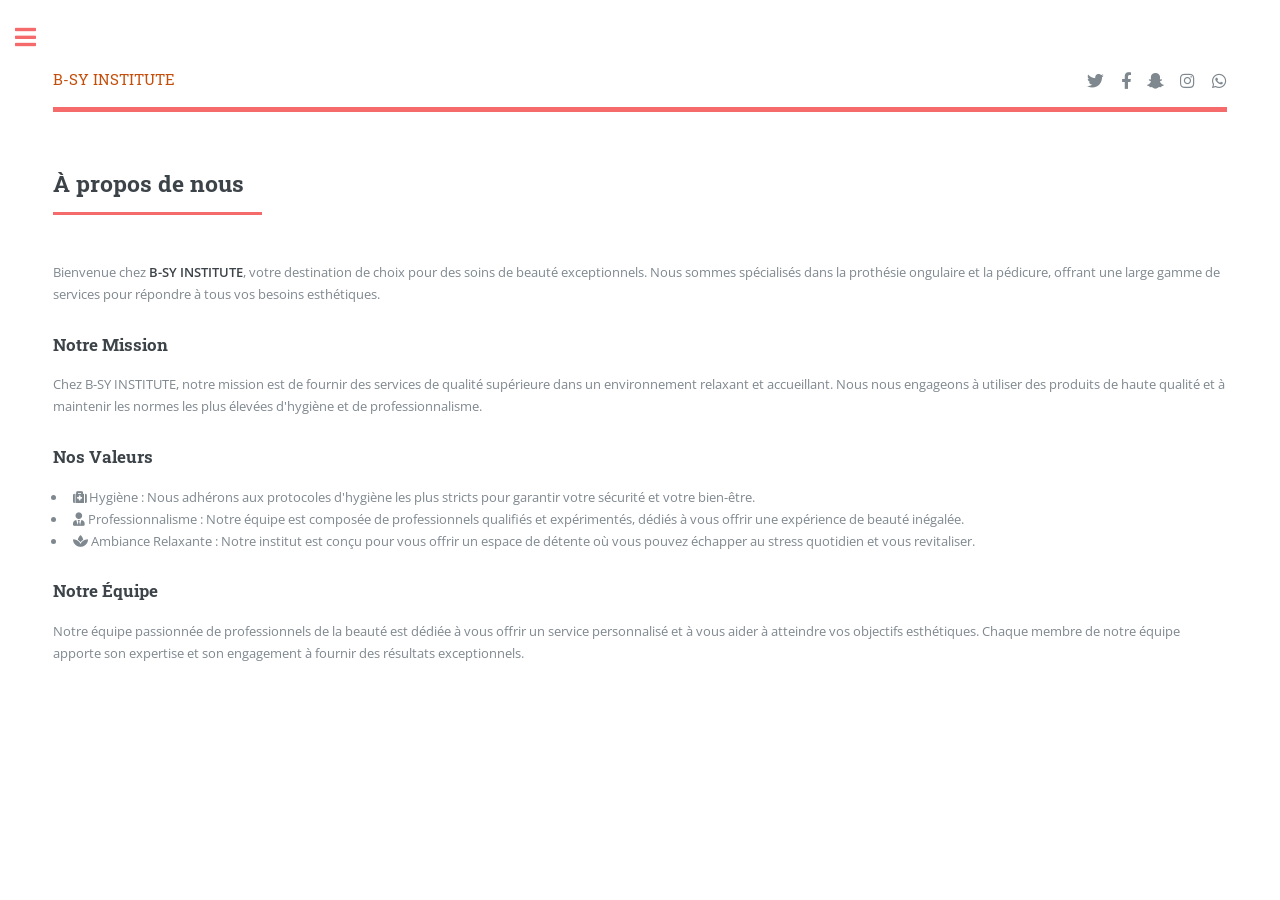
==== about.html @ 17045fba "first commit" ====
<!DOCTYPE HTML>

<html>
	<head>
		<title>A propos - B-SY INSTITUTE</title>
		<meta charset="utf-8" />
		<meta name="viewport" content="width=device-width, initial-scale=1, user-scalable=no" />
		<link rel="stylesheet" href="assets/css/main.css" />
	</head>
	<body class="is-preload">

		<!-- Wrapper -->
			<div id="wrapper">

				<!-- Main -->
					<div id="main">
						<div class="inner">

							<!-- Header -->
								<header id="header">
									<a href="index.html" class="logo"><span style="color: rgb(196, 78, 11);"><span class="font-weight-bold">B-SY INSTITUTE</span></span></a>
									<ul class="icons">
										<li><a href="#" class="icon brands fa-twitter"><span class="label">Twitter</span></a></li>
										<li><a href="#" class="icon brands fa-facebook-f"><span class="label">Facebook</span></a></li>
										<li><a href="#" class="icon brands fa-snapchat-ghost"><span class="label">Snapchat</span></a></li>
										<li><a href="#" class="icon brands fa-instagram"><span class="label">Instagram</span></a></li>
										<li><a href="https://wa.me//+22961175782" class="icon brands fa-whatsapp"><span class="label">Whatsapp</span></a></li>
									</ul>
								</header>

							<!-- Content -->
								<section>
									<header class="major">
										<h2>À propos de nous</h2>
									</header>
									<p>Bienvenue chez <strong>B-SY INSTITUTE</strong>, votre destination de choix pour des soins de beauté exceptionnels. Nous sommes spécialisés dans la prothésie ongulaire et la pédicure, offrant une large gamme de services pour répondre à tous vos besoins esthétiques.</p>
	
									<h3>Notre Mission</h3>
									<p>Chez B-SY INSTITUTE, notre mission est de fournir des services de qualité supérieure dans un environnement relaxant et accueillant. Nous nous engageons à utiliser des produits de haute qualité et à maintenir les normes les plus élevées d'hygiène et de professionnalisme.</p>
	
									<h3>Nos Valeurs</h3>
									<ul>
										<li><span class="icon solid fa-medkit"></span> Hygiène : Nous adhérons aux protocoles d'hygiène les plus stricts pour garantir votre sécurité et votre bien-être.</li>
										<li><span class="icon solid fa-user-tie"></span> Professionnalisme : Notre équipe est composée de professionnels qualifiés et expérimentés, dédiés à vous offrir une expérience de beauté inégalée.</li>
										<li><span class="icon solid fa-spa"></span> Ambiance Relaxante : Notre institut est conçu pour vous offrir un espace de détente où vous pouvez échapper au stress quotidien et vous revitaliser.</li>
									</ul>
	
									<h3>Notre Équipe</h3>
									<p>Notre équipe passionnée de professionnels de la beauté est dédiée à vous offrir un service personnalisé et à vous aider à atteindre vos objectifs esthétiques. Chaque membre de notre équipe apporte son expertise et son engagement à fournir des résultats exceptionnels.</p>
	

								</section>

						</div>
					</div>

				<!-- Sidebar -->
					<div id="sidebar">
						<div class="inner">

							<!-- Search -->
								<section id="search" class="alt">
									<form method="post" action="#">
										<input type="text" name="query" id="query" placeholder="Search" />
									</form>
								</section>

							<!-- Menu -->
							<nav id="menu">
								<header class="major">
									<h2>Menu</h2>
								</header>
								<ul>
									<li><a href="index.html">Accueil</a></li>
									<li><a href="about.html">A propos</a></li>
									<li><a href="services.html">Prestations</a></li>
									<li><a href="https://www.flickr.com/photos/202290635@N02/">Galerie</a></li>
								</ul>
							</nav>
							<!-- Section -->
								

							<!-- Section -->
							<section>
								<header class="major">
									<h2>Prenez Rendez-vous</h2>
								</header>
								<p>Envie de redécouvrir la beauté de vos mains et de vos pieds ? Prenez rendez-vous dès aujourd'hui et laissez-nous prendre soin de vous.<br> Chez B-SY INSTITUTE, chaque détail compte pour que vous repartiez avec le sourire et des ongles parfaits.

								</p>
								<ul class="contact">
									<li class="icon solid fa-envelope"><a href="#">b-syinstitute@gmail.com</a></li>
									<li class="icon solid fa-phone">(+229) 61175782</li>
									<li class="icon solid fa-home">Clavi Bidossessi<br />
									5ème rue à gauche après la pharmacie Fleuve de vie</li>
									<li class="icon solid fa-clock">Lundi - Samedi: 10:00 - 19:00<br />
										Dimanche: Fermé</li>
								</ul>
							</section>

							<!-- Footer -->
								<footer id="footer">
									<p class="copyright">&copy; B-SY INSTITUTE. All rights reserved.</p>
								</footer>

						</div>
					</div>

			</div>

		<!-- Scripts -->
			<script src="assets/js/jquery.min.js"></script>
			<script src="assets/js/browser.min.js"></script>
			<script src="assets/js/breakpoints.min.js"></script>
			<script src="assets/js/util.js"></script>
			<script src="assets/js/main.js"></script>

	</body>
</html>
---- assets/css/main.css ----
@import url(fontawesome-all.min.css);
@import url("https://fonts.googleapis.com/css?family=Open+Sans:400,600,400italic,600italic|Roboto+Slab:400,700");
/*
	Editorial by HTML5 UP
	html5up.net | @ajlkn
	Free for personal and commercial use under the CCA 3.0 license (html5up.net/license)
*/
html, body, div, span, applet, object,
iframe, h1, h2, h3, h4, h5, h6, p, blockquote,
pre, a, abbr, acronym, address, big, cite,
code, del, dfn, em, img, ins, kbd, q, s, samp,
small, strike, strong, sub, sup, tt, var, b,
u, i, center, dl, dt, dd, ol, ul, li, fieldset,
form, label, legend, table, caption, tbody,
tfoot, thead, tr, th, td, article, aside,
canvas, details, embed, figure, figcaption,
footer, header, hgroup, menu, nav, output, ruby,
section, summary, time, mark, audio, video {
  margin: 0;
  padding: 0;
  border: 0;
  font-size: 100%;
  font: inherit;
  vertical-align: baseline; }

article, aside, details, figcaption, figure,
footer, header, hgroup, menu, nav, section {
  display: block; }

body {
  line-height: 1; }

ol, ul {
  list-style: none; }

blockquote, q {
  quotes: none; }
  blockquote:before, blockquote:after, q:before, q:after {
    content: '';
    content: none; }

table {
  border-collapse: collapse;
  border-spacing: 0; }

body {
  -webkit-text-size-adjust: none; }

mark {
  background-color: transparent;
  color: inherit; }

input::-moz-focus-inner {
  border: 0;
  padding: 0; }

input, select, textarea {
  -moz-appearance: none;
  -webkit-appearance: none;
  -ms-appearance: none;
  appearance: none; }

/* Basic */
@-ms-viewport {
  width: device-width; }

body {
  -ms-overflow-style: scrollbar; }

@media screen and (max-width: 480px) {
  html, body {
    min-width: 320px; } }

html {
  box-sizing: border-box; }

*, *:before, *:after {
  box-sizing: inherit; }

body {
  background: #ffffff; }
  body.is-preload *, body.is-preload *:before, body.is-preload *:after, body.is-resizing *, body.is-resizing *:before, body.is-resizing *:after {
    -moz-animation: none !important;
    -webkit-animation: none !important;
    -ms-animation: none !important;
    animation: none !important;
    -moz-transition: none !important;
    -webkit-transition: none !important;
    -ms-transition: none !important;
    transition: none !important; }

/* Type */
body, input, select, textarea {
  color: #7f888f;
  font-family: "Open Sans", sans-serif;
  font-size: 13pt;
  font-weight: 400;
  line-height: 1.65; }
  @media screen and (max-width: 1680px) {
    body, input, select, textarea {
      font-size: 11pt; } }
  @media screen and (max-width: 1280px) {
    body, input, select, textarea {
      font-size: 10pt; } }
  @media screen and (max-width: 360px) {
    body, input, select, textarea {
      font-size: 9pt; } }

a {
  -moz-transition: color 0.2s ease-in-out, border-bottom-color 0.2s ease-in-out;
  -webkit-transition: color 0.2s ease-in-out, border-bottom-color 0.2s ease-in-out;
  -ms-transition: color 0.2s ease-in-out, border-bottom-color 0.2s ease-in-out;
  transition: color 0.2s ease-in-out, border-bottom-color 0.2s ease-in-out;
  border-bottom: dotted 1px;
  color: #f56a6a;
  text-decoration: none; }
  a:hover {
    border-bottom-color: #f56a6a;
    color: #f56a6a !important; }
    a:hover strong {
      color: inherit; }

strong, b {
  color: #3d4449;
  font-weight: 600; }

em, i {
  font-style: italic; }

p {
  margin: 0 0 2em 0; }

h1, h2, h3, h4, h5, h6 {
  color: #3d4449;
  font-family: "Roboto Slab", serif;
  font-weight: 700;
  line-height: 1.5;
  margin: 0 0 1em 0; }
  h1 a, h2 a, h3 a, h4 a, h5 a, h6 a {
    color: inherit;
    text-decoration: none;
    border-bottom: 0; }

h1 {
  font-size: 4em;
  margin: 0 0 0.5em 0;
  line-height: 1.3; }

h2 {
  font-size: 1.75em; }

h3 {
  font-size: 1.25em; }

h4 {
  font-size: 1.1em; }

h5 {
  font-size: 0.9em; }

h6 {
  font-size: 0.7em; }

@media screen and (max-width: 1680px) {
  h1 {
    font-size: 3.5em; } }

@media screen and (max-width: 980px) {
  h1 {
    font-size: 3.25em; } }

@media screen and (max-width: 736px) {
  h1 {
    font-size: 2em;
    line-height: 1.4; }
  h2 {
    font-size: 1.5em; } }

sub {
  font-size: 0.8em;
  position: relative;
  top: 0.5em; }

sup {
  font-size: 0.8em;
  position: relative;
  top: -0.5em; }

blockquote {
  border-left: solid 3px rgba(210, 215, 217, 0.75);
  font-style: italic;
  margin: 0 0 2em 0;
  padding: 0.5em 0 0.5em 2em; }

code {
  background: rgba(230, 235, 237, 0.25);
  border-radius: 0.375em;
  border: solid 1px rgba(210, 215, 217, 0.75);
  font-family: "Courier New", monospace;
  font-size: 0.9em;
  margin: 0 0.25em;
  padding: 0.25em 0.65em; }

pre {
  -webkit-overflow-scrolling: touch;
  font-family: "Courier New", monospace;
  font-size: 0.9em;
  margin: 0 0 2em 0; }
  pre code {
    display: block;
    line-height: 1.75;
    padding: 1em 1.5em;
    overflow-x: auto; }

hr {
  border: 0;
  border-bottom: solid 1px rgba(210, 215, 217, 0.75);
  margin: 2em 0; }
  hr.major {
    margin: 3em 0; }

.align-left {
  text-align: left; }

.align-center {
  text-align: center; }

.align-right {
  text-align: right; }

/* Row */
.row {
  display: flex;
  flex-wrap: wrap;
  box-sizing: border-box;
  align-items: stretch; }
  .row > * {
    box-sizing: border-box; }
  .row.gtr-uniform > * > :last-child {
    margin-bottom: 0; }
  .row.aln-left {
    justify-content: flex-start; }
  .row.aln-center {
    justify-content: center; }
  .row.aln-right {
    justify-content: flex-end; }
  .row.aln-top {
    align-items: flex-start; }
  .row.aln-middle {
    align-items: center; }
  .row.aln-bottom {
    align-items: flex-end; }
  .row > .imp {
    order: -1; }
  .row > .col-1 {
    width: 8.33333%; }
  .row > .off-1 {
    margin-left: 8.33333%; }
  .row > .col-2 {
    width: 16.66667%; }
  .row > .off-2 {
    margin-left: 16.66667%; }
  .row > .col-3 {
    width: 25%; }
  .row > .off-3 {
    margin-left: 25%; }
  .row > .col-4 {
    width: 33.33333%; }
  .row > .off-4 {
    margin-left: 33.33333%; }
  .row > .col-5 {
    width: 41.66667%; }
  .row > .off-5 {
    margin-left: 41.66667%; }
  .row > .col-6 {
    width: 50%; }
  .row > .off-6 {
    margin-left: 50%; }
  .row > .col-7 {
    width: 58.33333%; }
  .row > .off-7 {
    margin-left: 58.33333%; }
  .row > .col-8 {
    width: 66.66667%; }
  .row > .off-8 {
    margin-left: 66.66667%; }
  .row > .col-9 {
    width: 75%; }
  .row > .off-9 {
    margin-left: 75%; }
  .row > .col-10 {
    width: 83.33333%; }
  .row > .off-10 {
    margin-left: 83.33333%; }
  .row > .col-11 {
    width: 91.66667%; }
  .row > .off-11 {
    margin-left: 91.66667%; }
  .row > .col-12 {
    width: 100%; }
  .row > .off-12 {
    margin-left: 100%; }
  .row.gtr-0 {
    margin-top: 0;
    margin-left: 0em; }
    .row.gtr-0 > * {
      padding: 0 0 0 0em; }
    .row.gtr-0.gtr-uniform {
      margin-top: 0em; }
      .row.gtr-0.gtr-uniform > * {
        padding-top: 0em; }
  .row.gtr-25 {
    margin-top: 0;
    margin-left: -0.375em; }
    .row.gtr-25 > * {
      padding: 0 0 0 0.375em; }
    .row.gtr-25.gtr-uniform {
      margin-top: -0.375em; }
      .row.gtr-25.gtr-uniform > * {
        padding-top: 0.375em; }
  .row.gtr-50 {
    margin-top: 0;
    margin-left: -0.75em; }
    .row.gtr-50 > * {
      padding: 0 0 0 0.75em; }
    .row.gtr-50.gtr-uniform {
      margin-top: -0.75em; }
      .row.gtr-50.gtr-uniform > * {
        padding-top: 0.75em; }
  .row {
    margin-top: 0;
    margin-left: -1.5em; }
    .row > * {
      padding: 0 0 0 1.5em; }
    .row.gtr-uniform {
      margin-top: -1.5em; }
      .row.gtr-uniform > * {
        padding-top: 1.5em; }
  .row.gtr-150 {
    margin-top: 0;
    margin-left: -2.25em; }
    .row.gtr-150 > * {
      padding: 0 0 0 2.25em; }
    .row.gtr-150.gtr-uniform {
      margin-top: -2.25em; }
      .row.gtr-150.gtr-uniform > * {
        padding-top: 2.25em; }
  .row.gtr-200 {
    margin-top: 0;
    margin-left: -3em; }
    .row.gtr-200 > * {
      padding: 0 0 0 3em; }
    .row.gtr-200.gtr-uniform {
      margin-top: -3em; }
      .row.gtr-200.gtr-uniform > * {
        padding-top: 3em; }
  @media screen and (max-width: 1680px) {
    .row {
      display: flex;
      flex-wrap: wrap;
      box-sizing: border-box;
      align-items: stretch; }
      .row > * {
        box-sizing: border-box; }
      .row.gtr-uniform > * > :last-child {
        margin-bottom: 0; }
      .row.aln-left {
        justify-content: flex-start; }
      .row.aln-center {
        justify-content: center; }
      .row.aln-right {
        justify-content: flex-end; }
      .row.aln-top {
        align-items: flex-start; }
      .row.aln-middle {
        align-items: center; }
      .row.aln-bottom {
        align-items: flex-end; }
      .row > .imp-xlarge {
        order: -1; }
      .row > .col-1-xlarge {
        width: 8.33333%; }
      .row > .off-1-xlarge {
        margin-left: 8.33333%; }
      .row > .col-2-xlarge {
        width: 16.66667%; }
      .row > .off-2-xlarge {
        margin-left: 16.66667%; }
      .row > .col-3-xlarge {
        width: 25%; }
      .row > .off-3-xlarge {
        margin-left: 25%; }
      .row > .col-4-xlarge {
        width: 33.33333%; }
      .row > .off-4-xlarge {
        margin-left: 33.33333%; }
      .row > .col-5-xlarge {
        width: 41.66667%; }
      .row > .off-5-xlarge {
        margin-left: 41.66667%; }
      .row > .col-6-xlarge {
        width: 50%; }
      .row > .off-6-xlarge {
        margin-left: 50%; }
      .row > .col-7-xlarge {
        width: 58.33333%; }
      .row > .off-7-xlarge {
        margin-left: 58.33333%; }
      .row > .col-8-xlarge {
        width: 66.66667%; }
      .row > .off-8-xlarge {
        margin-left: 66.66667%; }
      .row > .col-9-xlarge {
        width: 75%; }
      .row > .off-9-xlarge {
        margin-left: 75%; }
      .row > .col-10-xlarge {
        width: 83.33333%; }
      .row > .off-10-xlarge {
        margin-left: 83.33333%; }
      .row > .col-11-xlarge {
        width: 91.66667%; }
      .row > .off-11-xlarge {
        margin-left: 91.66667%; }
      .row > .col-12-xlarge {
        width: 100%; }
      .row > .off-12-xlarge {
        margin-left: 100%; }
      .row.gtr-0 {
        margin-top: 0;
        margin-left: 0em; }
        .row.gtr-0 > * {
          padding: 0 0 0 0em; }
        .row.gtr-0.gtr-uniform {
          margin-top: 0em; }
          .row.gtr-0.gtr-uniform > * {
            padding-top: 0em; }
      .row.gtr-25 {
        margin-top: 0;
        margin-left: -0.375em; }
        .row.gtr-25 > * {
          padding: 0 0 0 0.375em; }
        .row.gtr-25.gtr-uniform {
          margin-top: -0.375em; }
          .row.gtr-25.gtr-uniform > * {
            padding-top: 0.375em; }
      .row.gtr-50 {
        margin-top: 0;
        margin-left: -0.75em; }
        .row.gtr-50 > * {
          padding: 0 0 0 0.75em; }
        .row.gtr-50.gtr-uniform {
          margin-top: -0.75em; }
          .row.gtr-50.gtr-uniform > * {
            padding-top: 0.75em; }
      .row {
        margin-top: 0;
        margin-left: -1.5em; }
        .row > * {
          padding: 0 0 0 1.5em; }
        .row.gtr-uniform {
          margin-top: -1.5em; }
          .row.gtr-uniform > * {
            padding-top: 1.5em; }
      .row.gtr-150 {
        margin-top: 0;
        margin-left: -2.25em; }
        .row.gtr-150 > * {
          padding: 0 0 0 2.25em; }
        .row.gtr-150.gtr-uniform {
          margin-top: -2.25em; }
          .row.gtr-150.gtr-uniform > * {
            padding-top: 2.25em; }
      .row.gtr-200 {
        margin-top: 0;
        margin-left: -3em; }
        .row.gtr-200 > * {
          padding: 0 0 0 3em; }
        .row.gtr-200.gtr-uniform {
          margin-top: -3em; }
          .row.gtr-200.gtr-uniform > * {
            padding-top: 3em; } }
  @media screen and (max-width: 1280px) {
    .row {
      display: flex;
      flex-wrap: wrap;
      box-sizing: border-box;
      align-items: stretch; }
      .row > * {
        box-sizing: border-box; }
      .row.gtr-uniform > * > :last-child {
        margin-bottom: 0; }
      .row.aln-left {
        justify-content: flex-start; }
      .row.aln-center {
        justify-content: center; }
      .row.aln-right {
        justify-content: flex-end; }
      .row.aln-top {
        align-items: flex-start; }
      .row.aln-middle {
        align-items: center; }
      .row.aln-bottom {
        align-items: flex-end; }
      .row > .imp-large {
        order: -1; }
      .row > .col-1-large {
        width: 8.33333%; }
      .row > .off-1-large {
        margin-left: 8.33333%; }
      .row > .col-2-large {
        width: 16.66667%; }
      .row > .off-2-large {
        margin-left: 16.66667%; }
      .row > .col-3-large {
        width: 25%; }
      .row > .off-3-large {
        margin-left: 25%; }
      .row > .col-4-large {
        width: 33.33333%; }
      .row > .off-4-large {
        margin-left: 33.33333%; }
      .row > .col-5-large {
        width: 41.66667%; }
      .row > .off-5-large {
        margin-left: 41.66667%; }
      .row > .col-6-large {
        width: 50%; }
      .row > .off-6-large {
        margin-left: 50%; }
      .row > .col-7-large {
        width: 58.33333%; }
      .row > .off-7-large {
        margin-left: 58.33333%; }
      .row > .col-8-large {
        width: 66.66667%; }
      .row > .off-8-large {
        margin-left: 66.66667%; }
      .row > .col-9-large {
        width: 75%; }
      .row > .off-9-large {
        margin-left: 75%; }
      .row > .col-10-large {
        width: 83.33333%; }
      .row > .off-10-large {
        margin-left: 83.33333%; }
      .row > .col-11-large {
        width: 91.66667%; }
      .row > .off-11-large {
        margin-left: 91.66667%; }
      .row > .col-12-large {
        width: 100%; }
      .row > .off-12-large {
        margin-left: 100%; }
      .row.gtr-0 {
        margin-top: 0;
        margin-left: 0em; }
        .row.gtr-0 > * {
          padding: 0 0 0 0em; }
        .row.gtr-0.gtr-uniform {
          margin-top: 0em; }
          .row.gtr-0.gtr-uniform > * {
            padding-top: 0em; }
      .row.gtr-25 {
        margin-top: 0;
        margin-left: -0.375em; }
        .row.gtr-25 > * {
          padding: 0 0 0 0.375em; }
        .row.gtr-25.gtr-uniform {
          margin-top: -0.375em; }
          .row.gtr-25.gtr-uniform > * {
            padding-top: 0.375em; }
      .row.gtr-50 {
        margin-top: 0;
        margin-left: -0.75em; }
        .row.gtr-50 > * {
          padding: 0 0 0 0.75em; }
        .row.gtr-50.gtr-uniform {
          margin-top: -0.75em; }
          .row.gtr-50.gtr-uniform > * {
            padding-top: 0.75em; }
      .row {
        margin-top: 0;
        margin-left: -1.5em; }
        .row > * {
          padding: 0 0 0 1.5em; }
        .row.gtr-uniform {
          margin-top: -1.5em; }
          .row.gtr-uniform > * {
            padding-top: 1.5em; }
      .row.gtr-150 {
        margin-top: 0;
        margin-left: -2.25em; }
        .row.gtr-150 > * {
          padding: 0 0 0 2.25em; }
        .row.gtr-150.gtr-uniform {
          margin-top: -2.25em; }
          .row.gtr-150.gtr-uniform > * {
            padding-top: 2.25em; }
      .row.gtr-200 {
        margin-top: 0;
        margin-left: -3em; }
        .row.gtr-200 > * {
          padding: 0 0 0 3em; }
        .row.gtr-200.gtr-uniform {
          margin-top: -3em; }
          .row.gtr-200.gtr-uniform > * {
            padding-top: 3em; } }
  @media screen and (max-width: 980px) {
    .row {
      display: flex;
      flex-wrap: wrap;
      box-sizing: border-box;
      align-items: stretch; }
      .row > * {
        box-sizing: border-box; }
      .row.gtr-uniform > * > :last-child {
        margin-bottom: 0; }
      .row.aln-left {
        justify-content: flex-start; }
      .row.aln-center {
        justify-content: center; }
      .row.aln-right {
        justify-content: flex-end; }
      .row.aln-top {
        align-items: flex-start; }
      .row.aln-middle {
        align-items: center; }
      .row.aln-bottom {
        align-items: flex-end; }
      .row > .imp-medium {
        order: -1; }
      .row > .col-1-medium {
        width: 8.33333%; }
      .row > .off-1-medium {
        margin-left: 8.33333%; }
      .row > .col-2-medium {
        width: 16.66667%; }
      .row > .off-2-medium {
        margin-left: 16.66667%; }
      .row > .col-3-medium {
        width: 25%; }
      .row > .off-3-medium {
        margin-left: 25%; }
      .row > .col-4-medium {
        width: 33.33333%; }
      .row > .off-4-medium {
        margin-left: 33.33333%; }
      .row > .col-5-medium {
        width: 41.66667%; }
      .row > .off-5-medium {
        margin-left: 41.66667%; }
      .row > .col-6-medium {
        width: 50%; }
      .row > .off-6-medium {
        margin-left: 50%; }
      .row > .col-7-medium {
        width: 58.33333%; }
      .row > .off-7-medium {
        margin-left: 58.33333%; }
      .row > .col-8-medium {
        width: 66.66667%; }
      .row > .off-8-medium {
        margin-left: 66.66667%; }
      .row > .col-9-medium {
        width: 75%; }
      .row > .off-9-medium {
        margin-left: 75%; }
      .row > .col-10-medium {
        width: 83.33333%; }
      .row > .off-10-medium {
        margin-left: 83.33333%; }
      .row > .col-11-medium {
        width: 91.66667%; }
      .row > .off-11-medium {
        margin-left: 91.66667%; }
      .row > .col-12-medium {
        width: 100%; }
      .row > .off-12-medium {
        margin-left: 100%; }
      .row.gtr-0 {
        margin-top: 0;
        margin-left: 0em; }
        .row.gtr-0 > * {
          padding: 0 0 0 0em; }
        .row.gtr-0.gtr-uniform {
          margin-top: 0em; }
          .row.gtr-0.gtr-uniform > * {
            padding-top: 0em; }
      .row.gtr-25 {
        margin-top: 0;
        margin-left: -0.375em; }
        .row.gtr-25 > * {
          padding: 0 0 0 0.375em; }
        .row.gtr-25.gtr-uniform {
          margin-top: -0.375em; }
          .row.gtr-25.gtr-uniform > * {
            padding-top: 0.375em; }
      .row.gtr-50 {
        margin-top: 0;
        margin-left: -0.75em; }
        .row.gtr-50 > * {
          padding: 0 0 0 0.75em; }
        .row.gtr-50.gtr-uniform {
          margin-top: -0.75em; }
          .row.gtr-50.gtr-uniform > * {
            padding-top: 0.75em; }
      .row {
        margin-top: 0;
        margin-left: -1.5em; }
        .row > * {
          padding: 0 0 0 1.5em; }
        .row.gtr-uniform {
          margin-top: -1.5em; }
          .row.gtr-uniform > * {
            padding-top: 1.5em; }
      .row.gtr-150 {
        margin-top: 0;
        margin-left: -2.25em; }
        .row.gtr-150 > * {
          padding: 0 0 0 2.25em; }
        .row.gtr-150.gtr-uniform {
          margin-top: -2.25em; }
          .row.gtr-150.gtr-uniform > * {
            padding-top: 2.25em; }
      .row.gtr-200 {
        margin-top: 0;
        margin-left: -3em; }
        .row.gtr-200 > * {
          padding: 0 0 0 3em; }
        .row.gtr-200.gtr-uniform {
          margin-top: -3em; }
          .row.gtr-200.gtr-uniform > * {
            padding-top: 3em; } }
  @media screen and (max-width: 736px) {
    .row {
      display: flex;
      flex-wrap: wrap;
      box-sizing: border-box;
      align-items: stretch; }
      .row > * {
        box-sizing: border-box; }
      .row.gtr-uniform > * > :last-child {
        margin-bottom: 0; }
      .row.aln-left {
        justify-content: flex-start; }
      .row.aln-center {
        justify-content: center; }
      .row.aln-right {
        justify-content: flex-end; }
      .row.aln-top {
        align-items: flex-start; }
      .row.aln-middle {
        align-items: center; }
      .row.aln-bottom {
        align-items: flex-end; }
      .row > .imp-small {
        order: -1; }
      .row > .col-1-small {
        width: 8.33333%; }
      .row > .off-1-small {
        margin-left: 8.33333%; }
      .row > .col-2-small {
        width: 16.66667%; }
      .row > .off-2-small {
        margin-left: 16.66667%; }
      .row > .col-3-small {
        width: 25%; }
      .row > .off-3-small {
        margin-left: 25%; }
      .row > .col-4-small {
        width: 33.33333%; }
      .row > .off-4-small {
        margin-left: 33.33333%; }
      .row > .col-5-small {
        width: 41.66667%; }
      .row > .off-5-small {
        margin-left: 41.66667%; }
      .row > .col-6-small {
        width: 50%; }
      .row > .off-6-small {
        margin-left: 50%; }
      .row > .col-7-small {
        width: 58.33333%; }
      .row > .off-7-small {
        margin-left: 58.33333%; }
      .row > .col-8-small {
        width: 66.66667%; }
      .row > .off-8-small {
        margin-left: 66.66667%; }
      .row > .col-9-small {
        width: 75%; }
      .row > .off-9-small {
        margin-left: 75%; }
      .row > .col-10-small {
        width: 83.33333%; }
      .row > .off-10-small {
        margin-left: 83.33333%; }
      .row > .col-11-small {
        width: 91.66667%; }
      .row > .off-11-small {
        margin-left: 91.66667%; }
      .row > .col-12-small {
        width: 100%; }
      .row > .off-12-small {
        margin-left: 100%; }
      .row.gtr-0 {
        margin-top: 0;
        margin-left: 0em; }
        .row.gtr-0 > * {
          padding: 0 0 0 0em; }
        .row.gtr-0.gtr-uniform {
          margin-top: 0em; }
          .row.gtr-0.gtr-uniform > * {
            padding-top: 0em; }
      .row.gtr-25 {
        margin-top: 0;
        margin-left: -0.375em; }
        .row.gtr-25 > * {
          padding: 0 0 0 0.375em; }
        .row.gtr-25.gtr-uniform {
          margin-top: -0.375em; }
          .row.gtr-25.gtr-uniform > * {
            padding-top: 0.375em; }
      .row.gtr-50 {
        margin-top: 0;
        margin-left: -0.75em; }
        .row.gtr-50 > * {
          padding: 0 0 0 0.75em; }
        .row.gtr-50.gtr-uniform {
          margin-top: -0.75em; }
          .row.gtr-50.gtr-uniform > * {
            padding-top: 0.75em; }
      .row {
        margin-top: 0;
        margin-left: -1.5em; }
        .row > * {
          padding: 0 0 0 1.5em; }
        .row.gtr-uniform {
          margin-top: -1.5em; }
          .row.gtr-uniform > * {
            padding-top: 1.5em; }
      .row.gtr-150 {
        margin-top: 0;
        margin-left: -2.25em; }
        .row.gtr-150 > * {
          padding: 0 0 0 2.25em; }
        .row.gtr-150.gtr-uniform {
          margin-top: -2.25em; }
          .row.gtr-150.gtr-uniform > * {
            padding-top: 2.25em; }
      .row.gtr-200 {
        margin-top: 0;
        margin-left: -3em; }
        .row.gtr-200 > * {
          padding: 0 0 0 3em; }
        .row.gtr-200.gtr-uniform {
          margin-top: -3em; }
          .row.gtr-200.gtr-uniform > * {
            padding-top: 3em; } }
  @media screen and (max-width: 480px) {
    .row {
      display: flex;
      flex-wrap: wrap;
      box-sizing: border-box;
      align-items: stretch; }
      .row > * {
        box-sizing: border-box; }
      .row.gtr-uniform > * > :last-child {
        margin-bottom: 0; }
      .row.aln-left {
        justify-content: flex-start; }
      .row.aln-center {
        justify-content: center; }
      .row.aln-right {
        justify-content: flex-end; }
      .row.aln-top {
        align-items: flex-start; }
      .row.aln-middle {
        align-items: center; }
      .row.aln-bottom {
        align-items: flex-end; }
      .row > .imp-xsmall {
        order: -1; }
      .row > .col-1-xsmall {
        width: 8.33333%; }
      .row > .off-1-xsmall {
        margin-left: 8.33333%; }
      .row > .col-2-xsmall {
        width: 16.66667%; }
      .row > .off-2-xsmall {
        margin-left: 16.66667%; }
      .row > .col-3-xsmall {
        width: 25%; }
      .row > .off-3-xsmall {
        margin-left: 25%; }
      .row > .col-4-xsmall {
        width: 33.33333%; }
      .row > .off-4-xsmall {
        margin-left: 33.33333%; }
      .row > .col-5-xsmall {
        width: 41.66667%; }
      .row > .off-5-xsmall {
        margin-left: 41.66667%; }
      .row > .col-6-xsmall {
        width: 50%; }
      .row > .off-6-xsmall {
        margin-left: 50%; }
      .row > .col-7-xsmall {
        width: 58.33333%; }
      .row > .off-7-xsmall {
        margin-left: 58.33333%; }
      .row > .col-8-xsmall {
        width: 66.66667%; }
      .row > .off-8-xsmall {
        margin-left: 66.66667%; }
      .row > .col-9-xsmall {
        width: 75%; }
      .row > .off-9-xsmall {
        margin-left: 75%; }
      .row > .col-10-xsmall {
        width: 83.33333%; }
      .row > .off-10-xsmall {
        margin-left: 83.33333%; }
      .row > .col-11-xsmall {
        width: 91.66667%; }
      .row > .off-11-xsmall {
        margin-left: 91.66667%; }
      .row > .col-12-xsmall {
        width: 100%; }
      .row > .off-12-xsmall {
        margin-left: 100%; }
      .row.gtr-0 {
        margin-top: 0;
        margin-left: 0em; }
        .row.gtr-0 > * {
          padding: 0 0 0 0em; }
        .row.gtr-0.gtr-uniform {
          margin-top: 0em; }
          .row.gtr-0.gtr-uniform > * {
            padding-top: 0em; }
      .row.gtr-25 {
        margin-top: 0;
        margin-left: -0.375em; }
        .row.gtr-25 > * {
          padding: 0 0 0 0.375em; }
        .row.gtr-25.gtr-uniform {
          margin-top: -0.375em; }
          .row.gtr-25.gtr-uniform > * {
            padding-top: 0.375em; }
      .row.gtr-50 {
        margin-top: 0;
        margin-left: -0.75em; }
        .row.gtr-50 > * {
          padding: 0 0 0 0.75em; }
        .row.gtr-50.gtr-uniform {
          margin-top: -0.75em; }
          .row.gtr-50.gtr-uniform > * {
            padding-top: 0.75em; }
      .row {
        margin-top: 0;
        margin-left: -1.5em; }
        .row > * {
          padding: 0 0 0 1.5em; }
        .row.gtr-uniform {
          margin-top: -1.5em; }
          .row.gtr-uniform > * {
            padding-top: 1.5em; }
      .row.gtr-150 {
        margin-top: 0;
        margin-left: -2.25em; }
        .row.gtr-150 > * {
          padding: 0 0 0 2.25em; }
        .row.gtr-150.gtr-uniform {
          margin-top: -2.25em; }
          .row.gtr-150.gtr-uniform > * {
            padding-top: 2.25em; }
      .row.gtr-200 {
        margin-top: 0;
        margin-left: -3em; }
        .row.gtr-200 > * {
          padding: 0 0 0 3em; }
        .row.gtr-200.gtr-uniform {
          margin-top: -3em; }
          .row.gtr-200.gtr-uniform > * {
            padding-top: 3em; } }

/* Section/Article */
section.special, article.special {
  text-align: center; }

header p {
  font-family: "Roboto Slab", serif;
  font-size: 1em;
  font-weight: 400;
  letter-spacing: 0.075em;
  margin-top: -0.5em;
  text-transform: uppercase; }

header.major > :last-child {
  border-bottom: solid 3px #f56a6a;
  display: inline-block;
  margin: 0 0 2em 0;
  padding: 0 0.75em 0.5em 0; }

header.main > :last-child {
  margin: 0 0 1em 0; }

/* Form */
form {
  margin: 0 0 2em 0; }

label {
  color: #3d4449;
  display: block;
  font-size: 0.9em;
  font-weight: 600;
  margin: 0 0 1em 0; }

input[type="text"],
input[type="password"],
input[type="email"],
input[type="tel"],
input[type="search"],
input[type="url"],
select,
textarea {
  -moz-appearance: none;
  -webkit-appearance: none;
  -ms-appearance: none;
  appearance: none;
  background: #ffffff;
  border-radius: 0.375em;
  border: none;
  border: solid 1px rgba(210, 215, 217, 0.75);
  color: inherit;
  display: block;
  outline: 0;
  padding: 0 1em;
  text-decoration: none;
  width: 100%; }
  input[type="text"]:invalid,
  input[type="password"]:invalid,
  input[type="email"]:invalid,
  input[type="tel"]:invalid,
  input[type="search"]:invalid,
  input[type="url"]:invalid,
  select:invalid,
  textarea:invalid {
    box-shadow: none; }
  input[type="text"]:focus,
  input[type="password"]:focus,
  input[type="email"]:focus,
  input[type="tel"]:focus,
  input[type="search"]:focus,
  input[type="url"]:focus,
  select:focus,
  textarea:focus {
    border-color: #f56a6a;
    box-shadow: 0 0 0 1px #f56a6a; }

select {
  background-image: url("data:image/svg+xml;charset=utf8,%3Csvg xmlns='http://www.w3.org/2000/svg' width='40' height='40' preserveAspectRatio='none' viewBox='0 0 40 40'%3E%3Cpath d='M9.4,12.3l10.4,10.4l10.4-10.4c0.2-0.2,0.5-0.4,0.9-0.4c0.3,0,0.6,0.1,0.9,0.4l3.3,3.3c0.2,0.2,0.4,0.5,0.4,0.9 c0,0.4-0.1,0.6-0.4,0.9L20.7,31.9c-0.2,0.2-0.5,0.4-0.9,0.4c-0.3,0-0.6-0.1-0.9-0.4L4.3,17.3c-0.2-0.2-0.4-0.5-0.4-0.9 c0-0.4,0.1-0.6,0.4-0.9l3.3-3.3c0.2-0.2,0.5-0.4,0.9-0.4S9.1,12.1,9.4,12.3z' fill='rgba(210, 215, 217, 0.75)' /%3E%3C/svg%3E");
  background-size: 1.25em;
  background-repeat: no-repeat;
  background-position: calc(100% - 1em) center;
  height: 2.75em;
  padding-right: 2.75em;
  text-overflow: ellipsis; }
  select option {
    color: #3d4449;
    background: #ffffff; }
  select:focus::-ms-value {
    background-color: transparent; }
  select::-ms-expand {
    display: none; }

input[type="text"],
input[type="password"],
input[type="email"],
input[type="tel"],
input[type="search"],
input[type="url"],
select {
  height: 2.75em; }

textarea {
  padding: 0.75em 1em; }

input[type="checkbox"],
input[type="radio"] {
  -moz-appearance: none;
  -webkit-appearance: none;
  -ms-appearance: none;
  appearance: none;
  display: block;
  float: left;
  margin-right: -2em;
  opacity: 0;
  width: 1em;
  z-index: -1; }
  input[type="checkbox"] + label,
  input[type="radio"] + label {
    text-decoration: none;
    color: #7f888f;
    cursor: pointer;
    display: inline-block;
    font-size: 1em;
    font-weight: 400;
    padding-left: 2.4em;
    padding-right: 0.75em;
    position: relative; }
    input[type="checkbox"] + label:before,
    input[type="radio"] + label:before {
      -moz-osx-font-smoothing: grayscale;
      -webkit-font-smoothing: antialiased;
      display: inline-block;
      font-style: normal;
      font-variant: normal;
      text-rendering: auto;
      line-height: 1;
      text-transform: none !important;
      font-family: 'Font Awesome 5 Free';
      font-weight: 900; }
    input[type="checkbox"] + label:before,
    input[type="radio"] + label:before {
      background: #ffffff;
      border-radius: 0.375em;
      border: solid 1px rgba(210, 215, 217, 0.75);
      content: '';
      display: inline-block;
      font-size: 0.8em;
      height: 2.0625em;
      left: 0;
      line-height: 2.0625em;
      position: absolute;
      text-align: center;
      top: 0;
      width: 2.0625em; }
  input[type="checkbox"]:checked + label:before,
  input[type="radio"]:checked + label:before {
    background: #3d4449;
    border-color: #3d4449;
    color: #ffffff;
    content: '\f00c'; }
  input[type="checkbox"]:focus + label:before,
  input[type="radio"]:focus + label:before {
    border-color: #f56a6a;
    box-shadow: 0 0 0 1px #f56a6a; }

input[type="checkbox"] + label:before {
  border-radius: 0.375em; }

input[type="radio"] + label:before {
  border-radius: 100%; }

::-webkit-input-placeholder {
  color: #9fa3a6 !important;
  opacity: 1.0; }

:-moz-placeholder {
  color: #9fa3a6 !important;
  opacity: 1.0; }

::-moz-placeholder {
  color: #9fa3a6 !important;
  opacity: 1.0; }

:-ms-input-placeholder {
  color: #9fa3a6 !important;
  opacity: 1.0; }

/* Box */
.box {
  border-radius: 0.375em;
  border: solid 1px rgba(210, 215, 217, 0.75);
  margin-bottom: 2em;
  padding: 1.5em; }
  .box > :last-child,
  .box > :last-child > :last-child,
  .box > :last-child > :last-child > :last-child {
    margin-bottom: 0; }
  .box.alt {
    border: 0;
    border-radius: 0;
    padding: 0; }

/* Icon */
.icon {
  text-decoration: none;
  border-bottom: none;
  position: relative; }
  .icon:before {
    -moz-osx-font-smoothing: grayscale;
    -webkit-font-smoothing: antialiased;
    display: inline-block;
    font-style: normal;
    font-variant: normal;
    text-rendering: auto;
    line-height: 1;
    text-transform: none !important;
    font-family: 'Font Awesome 5 Free';
    font-weight: 400; }
  .icon > .label {
    display: none; }
  .icon:before {
    line-height: inherit; }
  .icon.solid:before {
    font-weight: 900; }
  .icon.brands:before {
    font-family: 'Font Awesome 5 Brands'; }

/* Image */
.image {
  border-radius: 0.375em;
  border: 0;
  display: inline-block;
  position: relative; }
  .image img {
    border-radius: 0.375em;
    display: block; }
  .image.left, .image.right {
    max-width: 40%; }
    .image.left img, .image.right img {
      width: 100%; }
  .image.left {
    float: left;
    padding: 0 1.5em 1em 0;
    top: 0.25em; }
  .image.right {
    float: right;
    padding: 0 0 1em 1.5em;
    top: 0.25em; }
  .image.fit {
    display: block;
    margin: 0 0 2em 0;
    width: 100%; }
    .image.fit img {
      width: 100%; }
  .image.main {
    display: block;
    margin: 0 0 3em 0;
    width: 100%; }
    .image.main img {
      width: 100%; }

a.image {
  overflow: hidden; }
  a.image img {
    -moz-transition: -moz-transform 0.2s ease;
    -webkit-transition: -webkit-transform 0.2s ease;
    -ms-transition: -ms-transform 0.2s ease;
    transition: transform 0.2s ease; }
  a.image:hover img {
    -moz-transform: scale(1.075);
    -webkit-transform: scale(1.075);
    -ms-transform: scale(1.075);
    transform: scale(1.075); }

/* List */
ol {
  list-style: decimal;
  margin: 0 0 2em 0;
  padding-left: 1.25em; }
  ol li {
    padding-left: 0.25em; }

ul {
  list-style: disc;
  margin: 0 0 2em 0;
  padding-left: 1em; }
  ul li {
    padding-left: 0.5em; }
  ul.alt {
    list-style: none;
    padding-left: 0; }
    ul.alt li {
      border-top: solid 1px rgba(210, 215, 217, 0.75);
      padding: 0.5em 0; }
      ul.alt li:first-child {
        border-top: 0;
        padding-top: 0; }

dl {
  margin: 0 0 2em 0; }
  dl dt {
    display: block;
    font-weight: 600;
    margin: 0 0 1em 0; }
  dl dd {
    margin-left: 2em; }

/* Actions */
ul.actions {
  display: -moz-flex;
  display: -webkit-flex;
  display: -ms-flex;
  display: flex;
  cursor: default;
  list-style: none;
  margin-left: -1em;
  padding-left: 0; }
  ul.actions li {
    padding: 0 0 0 1em;
    vertical-align: middle; }
  ul.actions.special {
    -moz-justify-content: center;
    -webkit-justify-content: center;
    -ms-justify-content: center;
    justify-content: center;
    width: 100%;
    margin-left: 0; }
    ul.actions.special li:first-child {
      padding-left: 0; }
  ul.actions.stacked {
    -moz-flex-direction: column;
    -webkit-flex-direction: column;
    -ms-flex-direction: column;
    flex-direction: column;
    margin-left: 0; }
    ul.actions.stacked li {
      padding: 1.3em 0 0 0; }
      ul.actions.stacked li:first-child {
        padding-top: 0; }
  ul.actions.fit {
    width: calc(100% + 1em); }
    ul.actions.fit li {
      -moz-flex-grow: 1;
      -webkit-flex-grow: 1;
      -ms-flex-grow: 1;
      flex-grow: 1;
      -moz-flex-shrink: 1;
      -webkit-flex-shrink: 1;
      -ms-flex-shrink: 1;
      flex-shrink: 1;
      width: 100%; }
      ul.actions.fit li > * {
        width: 100%; }
    ul.actions.fit.stacked {
      width: 100%; }

/* Icons */
ul.icons {
  cursor: default;
  list-style: none;
  padding-left: 0; }
  ul.icons li {
    display: inline-block;
    padding: 0 1em 0 0; }
    ul.icons li:last-child {
      padding-right: 0; }
    ul.icons li .icon {
      color: inherit; }
      ul.icons li .icon:before {
        font-size: 1.25em; }

/* Contact */
ul.contact {
  list-style: none;
  padding: 0; }
  ul.contact li {
    text-decoration: none;
    border-top: solid 1px rgba(210, 215, 217, 0.75);
    margin: 1.5em 0 0 0;
    padding: 1.5em 0 0 3em;
    position: relative; }
    ul.contact li:before {
      -moz-osx-font-smoothing: grayscale;
      -webkit-font-smoothing: antialiased;
      display: inline-block;
      font-style: normal;
      font-variant: normal;
      text-rendering: auto;
      line-height: 1;
      text-transform: none !important;
      font-family: 'Font Awesome 5 Free';
      font-weight: 400; }
    ul.contact li:before {
      color: #f56a6a;
      display: inline-block;
      font-size: 1.5em;
      height: 1.125em;
      left: 0;
      line-height: 1.125em;
      position: absolute;
      text-align: center;
      top: 1em;
      width: 1.5em; }
    ul.contact li:first-child {
      border-top: 0;
      margin-top: 0;
      padding-top: 0; }
      ul.contact li:first-child:before {
        top: 0; }
    ul.contact li a {
      color: inherit; }

/* Pagination */
ul.pagination {
  cursor: default;
  list-style: none;
  padding-left: 0; }
  ul.pagination li {
    display: inline-block;
    padding-left: 0;
    vertical-align: middle; }
    ul.pagination li > .page {
      -moz-transition: background-color 0.2s ease-in-out, color 0.2s ease-in-out;
      -webkit-transition: background-color 0.2s ease-in-out, color 0.2s ease-in-out;
      -ms-transition: background-color 0.2s ease-in-out, color 0.2s ease-in-out;
      transition: background-color 0.2s ease-in-out, color 0.2s ease-in-out;
      border-bottom: 0;
      border-radius: 0.375em;
      display: inline-block;
      font-size: 0.8em;
      font-weight: 600;
      height: 2em;
      line-height: 2em;
      margin: 0 0.125em;
      min-width: 2em;
      padding: 0 0.5em;
      text-align: center; }
      ul.pagination li > .page.active {
        background-color: #f56a6a;
        color: #ffffff !important; }
        ul.pagination li > .page.active:hover {
          background-color: #f67878; }
        ul.pagination li > .page.active:active {
          background-color: #f45c5c; }
    ul.pagination li:first-child {
      padding-right: 0.75em; }
    ul.pagination li:last-child {
      padding-left: 0.75em; }
  @media screen and (max-width: 480px) {
    ul.pagination li:nth-child(n+2):nth-last-child(n+2) {
      display: none; }
    ul.pagination li:first-child {
      padding-right: 0; } }

/* Table */
.table-wrapper {
  -webkit-overflow-scrolling: touch;
  overflow-x: auto; }

table {
  margin: 0 0 2em 0;
  width: 100%; }
  table tbody tr {
    border: solid 1px rgba(210, 215, 217, 0.75);
    border-left: 0;
    border-right: 0; }
    table tbody tr:nth-child(2n + 1) {
      background-color: rgba(230, 235, 237, 0.25); }
  table td {
    padding: 0.75em 0.75em; }
  table th {
    color: #3d4449;
    font-size: 0.9em;
    font-weight: 600;
    padding: 0 0.75em 0.75em 0.75em;
    text-align: left; }
  table thead {
    border-bottom: solid 2px rgba(210, 215, 217, 0.75); }
  table tfoot {
    border-top: solid 2px rgba(210, 215, 217, 0.75); }
  table.alt {
    border-collapse: separate; }
    table.alt tbody tr td {
      border: solid 1px rgba(210, 215, 217, 0.75);
      border-left-width: 0;
      border-top-width: 0; }
      table.alt tbody tr td:first-child {
        border-left-width: 1px; }
    table.alt tbody tr:first-child td {
      border-top-width: 1px; }
    table.alt thead {
      border-bottom: 0; }
    table.alt tfoot {
      border-top: 0; }

/* Button */
input[type="submit"],
input[type="reset"],
input[type="button"],
button,
.button {
  -moz-appearance: none;
  -webkit-appearance: none;
  -ms-appearance: none;
  appearance: none;
  -moz-transition: background-color 0.2s ease-in-out, color 0.2s ease-in-out;
  -webkit-transition: background-color 0.2s ease-in-out, color 0.2s ease-in-out;
  -ms-transition: background-color 0.2s ease-in-out, color 0.2s ease-in-out;
  transition: background-color 0.2s ease-in-out, color 0.2s ease-in-out;
  background-color: transparent;
  border-radius: 0.375em;
  border: 0;
  box-shadow: inset 0 0 0 2px #f56a6a;
  color: #f56a6a !important;
  cursor: pointer;
  display: inline-block;
  font-family: "Roboto Slab", serif;
  font-size: 0.8em;
  font-weight: 700;
  height: 3.5em;
  letter-spacing: 0.075em;
  line-height: 3.5em;
  padding: 0 2.25em;
  text-align: center;
  text-decoration: none;
  text-transform: uppercase;
  white-space: nowrap; }
  input[type="submit"]:hover,
  input[type="reset"]:hover,
  input[type="button"]:hover,
  button:hover,
  .button:hover {
    background-color: rgba(245, 106, 106, 0.05); }
  input[type="submit"]:active,
  input[type="reset"]:active,
  input[type="button"]:active,
  button:active,
  .button:active {
    background-color: rgba(245, 106, 106, 0.15); }
  input[type="submit"].icon:before,
  input[type="reset"].icon:before,
  input[type="button"].icon:before,
  button.icon:before,
  .button.icon:before {
    margin-right: 0.5em; }
  input[type="submit"].fit,
  input[type="reset"].fit,
  input[type="button"].fit,
  button.fit,
  .button.fit {
    width: 100%; }
  input[type="submit"].small,
  input[type="reset"].small,
  input[type="button"].small,
  button.small,
  .button.small {
    font-size: 0.6em; }
  input[type="submit"].large,
  input[type="reset"].large,
  input[type="button"].large,
  button.large,
  .button.large {
    font-size: 1em;
    height: 3.65em;
    line-height: 3.65em; }
  input[type="submit"].primary,
  input[type="reset"].primary,
  input[type="button"].primary,
  button.primary,
  .button.primary {
    background-color: #f56a6a;
    box-shadow: none;
    color: #ffffff !important; }
    input[type="submit"].primary:hover,
    input[type="reset"].primary:hover,
    input[type="button"].primary:hover,
    button.primary:hover,
    .button.primary:hover {
      background-color: #f67878; }
    input[type="submit"].primary:active,
    input[type="reset"].primary:active,
    input[type="button"].primary:active,
    button.primary:active,
    .button.primary:active {
      background-color: #f45c5c; }
  input[type="submit"].disabled, input[type="submit"]:disabled,
  input[type="reset"].disabled,
  input[type="reset"]:disabled,
  input[type="button"].disabled,
  input[type="button"]:disabled,
  button.disabled,
  button:disabled,
  .button.disabled,
  .button:disabled {
    pointer-events: none;
    opacity: 0.25; }

/* Mini Posts */
.mini-posts article {
  border-top: solid 1px rgba(210, 215, 217, 0.75);
  margin-top: 2em;
  padding-top: 2em; }
  .mini-posts article .image {
    display: block;
    margin: 0 0 1.5em 0; }
    .mini-posts article .image img {
      display: block;
      width: 100%; }
  .mini-posts article:first-child {
    border-top: 0;
    margin-top: 0;
    padding-top: 0; }

/* Features */
.features {
  display: -moz-flex;
  display: -webkit-flex;
  display: -ms-flex;
  display: flex;
  -moz-flex-wrap: wrap;
  -webkit-flex-wrap: wrap;
  -ms-flex-wrap: wrap;
  flex-wrap: wrap;
  margin: 0 0 2em -3em;
  width: calc(100% + 3em); }
  .features article {
    -moz-align-items: center;
    -webkit-align-items: center;
    -ms-align-items: center;
    align-items: center;
    display: -moz-flex;
    display: -webkit-flex;
    display: -ms-flex;
    display: flex;
    margin: 0 0 3em 3em;
    position: relative;
    width: calc(50% - 3em); }
    .features article:nth-child(2n - 1) {
      margin-right: 1.5em; }
    .features article:nth-child(2n) {
      margin-left: 1.5em; }
    .features article:nth-last-child(1), .features article:nth-last-child(2) {
      margin-bottom: 0; }
    .features article .icon {
      -moz-flex-grow: 0;
      -webkit-flex-grow: 0;
      -ms-flex-grow: 0;
      flex-grow: 0;
      -moz-flex-shrink: 0;
      -webkit-flex-shrink: 0;
      -ms-flex-shrink: 0;
      flex-shrink: 0;
      display: block;
      height: 10em;
      line-height: 10em;
      margin: 0 2em 0 0;
      text-align: center;
      width: 10em; }
      .features article .icon:before {
        color: #f56a6a;
        font-size: 2.75rem;
        position: relative;
        top: 0.05em; }
      .features article .icon:after {
        -moz-transform: rotate(45deg);
        -webkit-transform: rotate(45deg);
        -ms-transform: rotate(45deg);
        transform: rotate(45deg);
        border-radius: 0.25rem;
        border: solid 2px rgba(210, 215, 217, 0.75);
        content: '';
        display: block;
        height: 7em;
        left: 50%;
        margin: -3.5em 0 0 -3.5em;
        position: absolute;
        top: 50%;
        width: 7em; }
    .features article .content {
      -moz-flex-grow: 1;
      -webkit-flex-grow: 1;
      -ms-flex-grow: 1;
      flex-grow: 1;
      -moz-flex-shrink: 1;
      -webkit-flex-shrink: 1;
      -ms-flex-shrink: 1;
      flex-shrink: 1;
      width: 100%; }
      .features article .content > :last-child {
        margin-bottom: 0; }
  @media screen and (max-width: 980px) {
    .features {
      margin: 0 0 2em 0;
      width: 100%; }
      .features article {
        margin: 0 0 3em 0;
        width: 100%; }
        .features article:nth-child(2n - 1) {
          margin-right: 0; }
        .features article:nth-child(2n) {
          margin-left: 0; }
        .features article:nth-last-child(1), .features article:nth-last-child(2) {
          margin-bottom: 3em; }
        .features article:last-child {
          margin-bottom: 0; }
        .features article .icon {
          height: 8em;
          line-height: 8em;
          width: 8em; }
          .features article .icon:before {
            font-size: 2.25rem; }
          .features article .icon:after {
            height: 6em;
            margin: -3em 0 0 -3em;
            width: 6em; } }
  @media screen and (max-width: 480px) {
    .features article {
      -moz-flex-direction: column;
      -webkit-flex-direction: column;
      -ms-flex-direction: column;
      flex-direction: column;
      -moz-align-items: -moz-flex-start;
      -webkit-align-items: -webkit-flex-start;
      -ms-align-items: -ms-flex-start;
      align-items: flex-start; }
      .features article .icon {
        height: 6em;
        line-height: 6em;
        margin: 0 0 1.5em 0;
        width: 6em; }
        .features article .icon:before {
          font-size: 1.5rem; }
        .features article .icon:after {
          height: 4em;
          margin: -2em 0 0 -2em;
          width: 4em; } }
  @media screen and (max-width: 480px) {
    .features article .icon:before {
      font-size: 1.25rem; } }

/* Posts */
.posts {
  display: -moz-flex;
  display: -webkit-flex;
  display: -ms-flex;
  display: flex;
  -moz-flex-wrap: wrap;
  -webkit-flex-wrap: wrap;
  -ms-flex-wrap: wrap;
  flex-wrap: wrap;
  margin: 0 0 2em -6em;
  width: calc(100% + 6em); }
  .posts article {
    -moz-flex-grow: 0;
    -webkit-flex-grow: 0;
    -ms-flex-grow: 0;
    flex-grow: 0;
    -moz-flex-shrink: 1;
    -webkit-flex-shrink: 1;
    -ms-flex-shrink: 1;
    flex-shrink: 1;
    margin: 0 0 6em 6em;
    position: relative;
    width: calc(33.33333% - 6em); }
    .posts article:before {
      background: rgba(210, 215, 217, 0.75);
      content: '';
      display: block;
      height: calc(100% + 6em);
      left: -3em;
      position: absolute;
      top: 0;
      width: 1px; }
    .posts article:after {
      background: rgba(210, 215, 217, 0.75);
      bottom: -3em;
      content: '';
      display: block;
      height: 1px;
      position: absolute;
      right: 0;
      width: calc(100% + 6em); }
    .posts article > :last-child {
      margin-bottom: 0; }
    .posts article .image {
      display: block;
      margin: 0 0 2em 0; }
      .posts article .image img {
        display: block;
        width: 100%; }
  @media screen and (min-width: 1681px) {
    .posts article:nth-child(3n + 1):before {
      display: none; }
    .posts article:nth-child(3n + 1):after {
      width: 100%; }
    .posts article:nth-last-child(1), .posts article:nth-last-child(2), .posts article:nth-last-child(3) {
      margin-bottom: 0; }
      .posts article:nth-last-child(1):before, .posts article:nth-last-child(2):before, .posts article:nth-last-child(3):before {
        height: 100%; }
      .posts article:nth-last-child(1):after, .posts article:nth-last-child(2):after, .posts article:nth-last-child(3):after {
        display: none; } }
  @media screen and (max-width: 1680px) {
    .posts article {
      width: calc(50% - 6em); }
      .posts article:nth-last-child(3) {
        margin-bottom: 6em; } }
  @media screen and (min-width: 481px) and (max-width: 1680px) {
    .posts article:nth-child(2n + 1):before {
      display: none; }
    .posts article:nth-child(2n + 1):after {
      width: 100%; }
    .posts article:nth-last-child(1), .posts article:nth-last-child(2) {
      margin-bottom: 0; }
      .posts article:nth-last-child(1):before, .posts article:nth-last-child(2):before {
        height: 100%; }
      .posts article:nth-last-child(1):after, .posts article:nth-last-child(2):after {
        display: none; } }
  @media screen and (max-width: 736px) {
    .posts {
      margin: 0 0 2em -4.5em;
      width: calc(100% + 4.5em); }
      .posts article {
        margin: 0 0 4.5em 4.5em;
        width: calc(50% - 4.5em); }
        .posts article:before {
          height: calc(100% + 4.5em);
          left: -2.25em; }
        .posts article:after {
          bottom: -2.25em;
          width: calc(100% + 4.5em); }
        .posts article:nth-last-child(3) {
          margin-bottom: 4.5em; } }
  @media screen and (max-width: 480px) {
    .posts {
      margin: 0 0 2em 0;
      width: 100%; }
      .posts article {
        margin: 0 0 4.5em 0;
        width: 100%; }
        .posts article:before {
          display: none; }
        .posts article:after {
          width: 100%; }
        .posts article:last-child {
          margin-bottom: 0; }
          .posts article:last-child:after {
            display: none; } }

/* Wrapper */
#wrapper {
  display: -moz-flex;
  display: -webkit-flex;
  display: -ms-flex;
  display: flex;
  -moz-flex-direction: row-reverse;
  -webkit-flex-direction: row-reverse;
  -ms-flex-direction: row-reverse;
  flex-direction: row-reverse;
  min-height: 100vh; }

/* Main */
#main {
  -moz-flex-grow: 1;
  -webkit-flex-grow: 1;
  -ms-flex-grow: 1;
  flex-grow: 1;
  -moz-flex-shrink: 1;
  -webkit-flex-shrink: 1;
  -ms-flex-shrink: 1;
  flex-shrink: 1;
  width: 100%; }
  #main > .inner {
    padding: 0 6em 0.1em 6em ;
    margin: 0 auto;
    max-width: 110em; }
    #main > .inner > section {
      padding: 6em 0 4em 0 ;
      border-top: solid 2px rgba(210, 215, 217, 0.75); }
      #main > .inner > section:first-of-type {
        border-top: 0 !important; }
  @media screen and (max-width: 1680px) {
    #main > .inner {
      padding: 0 5em 0.1em 5em ; }
      #main > .inner > section {
        padding: 5em 0 3em 0 ; } }
  @media screen and (max-width: 1280px) {
    #main > .inner {
      padding: 0 4em 0.1em 4em ; }
      #main > .inner > section {
        padding: 4em 0 2em 0 ; } }
  @media screen and (max-width: 736px) {
    #main > .inner {
      padding: 0 2em 0.1em 2em ; }
      #main > .inner > section {
        padding: 3em 0 1em 0 ; } }

/* Sidebar */
#search form {
  text-decoration: none;
  position: relative; }
  #search form:before {
    -moz-osx-font-smoothing: grayscale;
    -webkit-font-smoothing: antialiased;
    display: inline-block;
    font-style: normal;
    font-variant: normal;
    text-rendering: auto;
    line-height: 1;
    text-transform: none !important;
    font-family: 'Font Awesome 5 Free';
    font-weight: 900; }
  #search form:before {
    -moz-transform: scaleX(-1);
    -webkit-transform: scaleX(-1);
    -ms-transform: scaleX(-1);
    transform: scaleX(-1);
    color: #7f888f;
    content: '\f002';
    cursor: default;
    display: block;
    font-size: 1.5em;
    height: 2em;
    line-height: 2em;
    opacity: 0.325;
    position: absolute;
    right: 0;
    text-align: center;
    top: 0;
    width: 2em; }
  #search form input[type="text"] {
    padding-right: 2.75em; }

#sidebar {
  -moz-flex-grow: 0;
  -webkit-flex-grow: 0;
  -ms-flex-grow: 0;
  flex-grow: 0;
  -moz-flex-shrink: 0;
  -webkit-flex-shrink: 0;
  -ms-flex-shrink: 0;
  flex-shrink: 0;
  -moz-transition: margin-left 0.5s ease, box-shadow 0.5s ease;
  -webkit-transition: margin-left 0.5s ease, box-shadow 0.5s ease;
  -ms-transition: margin-left 0.5s ease, box-shadow 0.5s ease;
  transition: margin-left 0.5s ease, box-shadow 0.5s ease;
  background-color: #f5f6f7;
  font-size: 0.9em;
  position: relative;
  width: 26em; }
  #sidebar h2 {
    font-size: 1.38889em; }
  #sidebar > .inner {
    padding: 2.22222em 2.22222em 2.44444em 2.22222em ;
    position: relative;
    width: 26em; }
    #sidebar > .inner > * {
      border-bottom: solid 2px rgba(210, 215, 217, 0.75);
      margin: 0 0 3.5em 0;
      padding: 0 0 3.5em 0; }
      #sidebar > .inner > * > :last-child {
        margin-bottom: 0; }
      #sidebar > .inner > *:last-child {
        border-bottom: 0;
        margin-bottom: 0;
        padding-bottom: 0; }
    #sidebar > .inner > .alt {
      background-color: #eff1f2;
      border-bottom: 0;
      margin: -2.22222em 0 4.44444em -2.22222em;
      padding: 2.22222em;
      width: calc(100% + 4.44444em); }
  #sidebar .toggle {
    text-decoration: none;
    -moz-transition: left 0.5s ease;
    -webkit-transition: left 0.5s ease;
    -ms-transition: left 0.5s ease;
    transition: left 0.5s ease;
    -webkit-tap-highlight-color: rgba(255, 255, 255, 0);
    border: 0;
    display: block;
    height: 7.5em;
    left: 26em;
    line-height: 7.5em;
    outline: 0;
    overflow: hidden;
    position: absolute;
    text-align: center;
    text-indent: -15em;
    white-space: nowrap;
    top: 0;
    width: 6em;
    z-index: 10000; }
    #sidebar .toggle:before {
      -moz-osx-font-smoothing: grayscale;
      -webkit-font-smoothing: antialiased;
      display: inline-block;
      font-style: normal;
      font-variant: normal;
      text-rendering: auto;
      line-height: 1;
      text-transform: none !important;
      font-family: 'Font Awesome 5 Free';
      font-weight: 900; }
    #sidebar .toggle:before {
      content: '\f0c9';
      font-size: 2rem;
      height: inherit;
      left: 0;
      line-height: inherit;
      position: absolute;
      text-indent: 0;
      top: 0;
      width: inherit; }
  #sidebar.inactive {
    margin-left: -26em; }
  @media screen and (max-width: 1680px) {
    #sidebar {
      width: 24em; }
      #sidebar > .inner {
        padding: 1.66667em 1.66667em 1.33333em 1.66667em ;
        width: 24em; }
        #sidebar > .inner > .alt {
          margin: -1.66667em 0 3.33333em -1.66667em;
          padding: 1.66667em;
          width: calc(100% + 3.33333em); }
      #sidebar .toggle {
        height: 6.25em;
        left: 24em;
        line-height: 6.25em;
        text-indent: 5em;
        width: 5em; }
        #sidebar .toggle:before {
          font-size: 1.5rem; }
      #sidebar.inactive {
        margin-left: -24em; } }
  @media screen and (max-width: 1280px) {
    #sidebar {
      box-shadow: 0 0 5em 0 rgba(0, 0, 0, 0.175);
      height: 100%;
      left: 0;
      position: fixed;
      top: 0;
      z-index: 10000; }
      #sidebar.inactive {
        box-shadow: none; }
      #sidebar > .inner {
        -webkit-overflow-scrolling: touch;
        height: 100%;
        left: 0;
        overflow-x: hidden;
        overflow-y: auto;
        position: absolute;
        top: 0; }
        #sidebar > .inner:after {
          content: '';
          display: block;
          height: 4em;
          width: 100%; }
      #sidebar .toggle {
        text-indent: 6em;
        width: 6em; }
        #sidebar .toggle:before {
          font-size: 1.5rem;
          margin-left: -0.4375em; }
      body.is-preload #sidebar {
        display: none; } }
  @media screen and (max-width: 736px) {
    #sidebar .toggle {
      text-indent: 7.25em;
      width: 7.25em; }
      #sidebar .toggle:before {
        color: #7f888f;
        margin-left: -0.0625em;
        margin-top: -0.25em;
        font-size: 1.1rem;
        z-index: 1; }
      #sidebar .toggle:after {
        background: rgba(222, 225, 226, 0.75);
        border-radius: 0.375em;
        content: '';
        height: 3.5em;
        left: 1em;
        position: absolute;
        top: 1em;
        width: 5em; } }

/* Header */
#header {
  display: -moz-flex;
  display: -webkit-flex;
  display: -ms-flex;
  display: flex;
  border-bottom: solid 5px #f56a6a;
  padding: 6em 0 1em 0;
  position: relative; }
  #header > * {
    -moz-flex: 1;
    -webkit-flex: 1;
    -ms-flex: 1;
    flex: 1;
    margin-bottom: 0; }
  #header .logo {
    border-bottom: 0;
    color: inherit;
    font-family: "Roboto Slab", serif;
    font-size: 1.125em; }
  #header .icons {
    text-align: right; }
  @media screen and (max-width: 1680px) {
    #header {
      padding-top: 5em; } }
  @media screen and (max-width: 736px) {
    #header {
      padding-top: 6.5em; }
      #header .logo {
        font-size: 1.25em;
        margin: 0; }
      #header .icons {
        height: 5em;
        line-height: 5em;
        position: absolute;
        right: -0.5em;
        top: 0; } }

/* Banner */
#banner {
  padding: 6em 0 4em 0 ;
  display: -moz-flex;
  display: -webkit-flex;
  display: -ms-flex;
  display: flex; }
  #banner h1 {
    margin-top: -0.125em; }
  #banner .content {
    -moz-flex-grow: 1;
    -webkit-flex-grow: 1;
    -ms-flex-grow: 1;
    flex-grow: 1;
    -moz-flex-shrink: 1;
    -webkit-flex-shrink: 1;
    -ms-flex-shrink: 1;
    flex-shrink: 1;
    width: 50%; }
  #banner .image {
    -moz-flex-grow: 0;
    -webkit-flex-grow: 0;
    -ms-flex-grow: 0;
    flex-grow: 0;
    -moz-flex-shrink: 0;
    -webkit-flex-shrink: 0;
    -ms-flex-shrink: 0;
    flex-shrink: 0;
    display: block;
    margin: 0 0 2em 4em;
    width: 50%; }
    #banner .image img {
      height: 100%;
      -moz-object-fit: cover;
      -webkit-object-fit: cover;
      -ms-object-fit: cover;
      object-fit: cover;
      -moz-object-position: center;
      -webkit-object-position: center;
      -ms-object-position: center;
      object-position: center;
      width: 100%; }
  @media screen and (orientation: portrait) {
    #banner {
      -moz-flex-direction: column-reverse;
      -webkit-flex-direction: column-reverse;
      -ms-flex-direction: column-reverse;
      flex-direction: column-reverse; }
      #banner h1 br {
        display: none; }
      #banner .content {
        -moz-flex-grow: 0;
        -webkit-flex-grow: 0;
        -ms-flex-grow: 0;
        flex-grow: 0;
        -moz-flex-shrink: 0;
        -webkit-flex-shrink: 0;
        -ms-flex-shrink: 0;
        flex-shrink: 0;
        width: 100%; }
      #banner .image {
        -moz-flex-grow: 0;
        -webkit-flex-grow: 0;
        -ms-flex-grow: 0;
        flex-grow: 0;
        -moz-flex-shrink: 0;
        -webkit-flex-shrink: 0;
        -ms-flex-shrink: 0;
        flex-shrink: 0;
        margin: 0 0 4em 0;
        height: 25em;
        max-height: 50vh;
        min-height: 18em;
        width: 100%; } }
  @media screen and (orientation: portrait) and (max-width: 480px) {
    #banner .image {
      max-height: 35vh; } }

/* Footer */
#footer .copyright {
  color: #9fa3a6;
  font-size: 0.9em; }
  #footer .copyright a {
    color: inherit; }

/* Menu */
#menu ul {
  -moz-user-select: none;
  -webkit-user-select: none;
  -ms-user-select: none;
  user-select: none;
  color: #3d4449;
  font-family: "Roboto Slab", serif;
  font-weight: 400;
  letter-spacing: 0.075em;
  list-style: none;
  margin-bottom: 0;
  padding: 0;
  text-transform: uppercase; }
  #menu ul a, #menu ul span {
    border-bottom: 0;
    color: inherit;
    cursor: pointer;
    display: block;
    font-size: 0.9em;
    padding: 0.625em 0; }
    #menu ul a:hover, #menu ul span:hover {
      color: #f56a6a; }
    #menu ul a.opener, #menu ul span.opener {
      -moz-transition: color 0.2s ease-in-out;
      -webkit-transition: color 0.2s ease-in-out;
      -ms-transition: color 0.2s ease-in-out;
      transition: color 0.2s ease-in-out;
      text-decoration: none;
      -webkit-tap-highlight-color: rgba(255, 255, 255, 0);
      position: relative; }
      #menu ul a.opener:before, #menu ul span.opener:before {
        -moz-osx-font-smoothing: grayscale;
        -webkit-font-smoothing: antialiased;
        display: inline-block;
        font-style: normal;
        font-variant: normal;
        text-rendering: auto;
        line-height: 1;
        text-transform: none !important;
        font-family: 'Font Awesome 5 Free';
        font-weight: 900; }
      #menu ul a.opener:before, #menu ul span.opener:before {
        -moz-transition: color 0.2s ease-in-out, -moz-transform 0.2s ease-in-out;
        -webkit-transition: color 0.2s ease-in-out, -webkit-transform 0.2s ease-in-out;
        -ms-transition: color 0.2s ease-in-out, -ms-transform 0.2s ease-in-out;
        transition: color 0.2s ease-in-out, transform 0.2s ease-in-out;
        color: #9fa3a6;
        content: '\f078';
        position: absolute;
        right: 0; }
      #menu ul a.opener:hover:before, #menu ul span.opener:hover:before {
        color: #f56a6a; }
      #menu ul a.opener.active + ul, #menu ul span.opener.active + ul {
        display: block; }
      #menu ul a.opener.active:before, #menu ul span.opener.active:before {
        -moz-transform: rotate(-180deg);
        -webkit-transform: rotate(-180deg);
        -ms-transform: rotate(-180deg);
        transform: rotate(-180deg); }

#menu > ul > li {
  border-top: solid 1px rgba(210, 215, 217, 0.75);
  margin: 0.5em 0 0 0;
  padding: 0.5em 0 0 0; }
  #menu > ul > li > ul {
    color: #9fa3a6;
    display: none;
    margin: 0.5em 0 1.5em 0;
    padding-left: 1em; }
    #menu > ul > li > ul a, #menu > ul > li > ul span {
      font-size: 0.8em; }
    #menu > ul > li > ul > li {
      margin: 0.125em 0 0 0;
      padding: 0.125em 0 0 0; }
  #menu > ul > li:first-child {
    border-top: 0;
    margin-top: 0;
    padding-top: 0; }
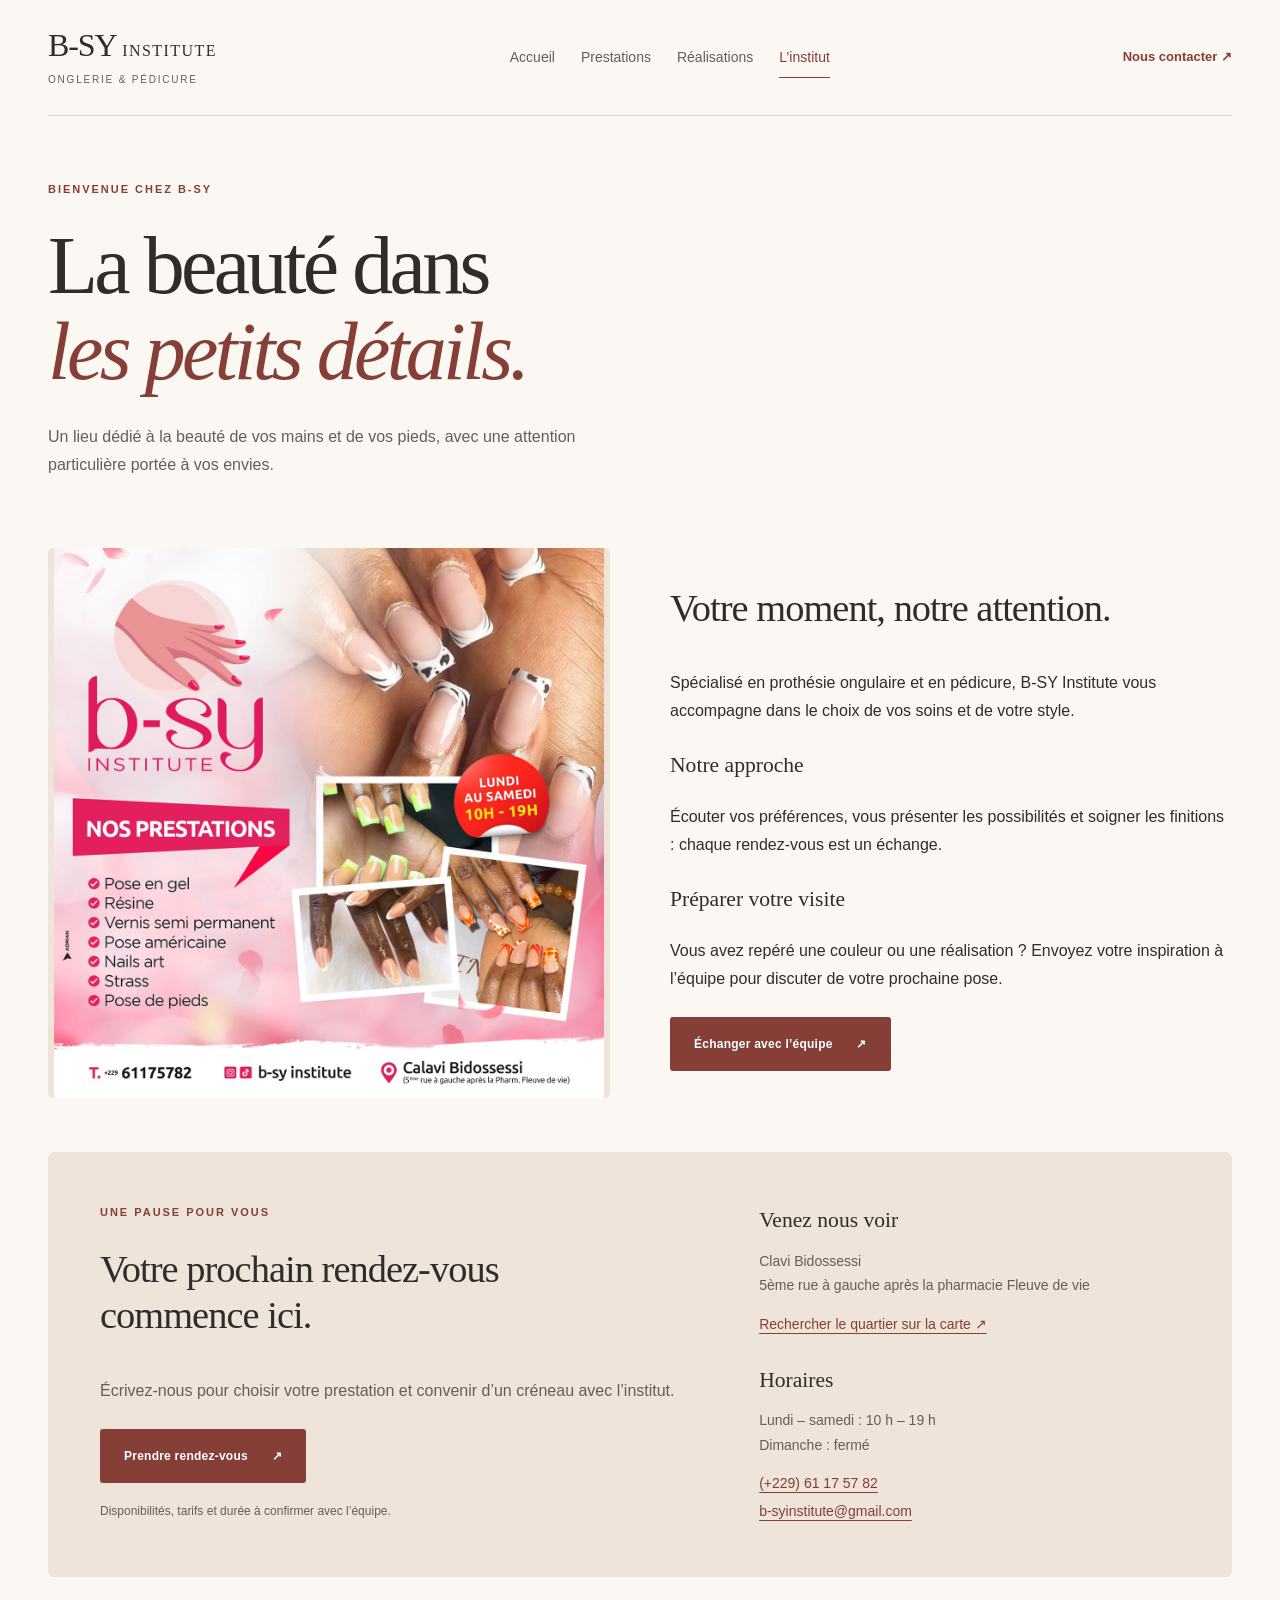
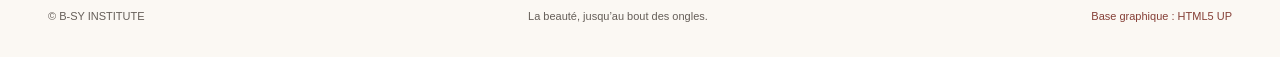
==== commit 380801e1: "Modernize B-SY website and link full Flickr gallery" ====
--- a/about.html
+++ b/about.html
@@ -1,119 +1,32 @@
-<!DOCTYPE HTML>
-
-<html>
-	<head>
-		<title>A propos - B-SY INSTITUTE</title>
-		<meta charset="utf-8" />
-		<meta name="viewport" content="width=device-width, initial-scale=1, user-scalable=no" />
-		<link rel="stylesheet" href="assets/css/main.css" />
-	</head>
-	<body class="is-preload">
-
-		<!-- Wrapper -->
-			<div id="wrapper">
-
-				<!-- Main -->
-					<div id="main">
-						<div class="inner">
-
-							<!-- Header -->
-								<header id="header">
-									<a href="index.html" class="logo"><span style="color: rgb(196, 78, 11);"><span class="font-weight-bold">B-SY INSTITUTE</span></span></a>
-									<ul class="icons">
-										<li><a href="#" class="icon brands fa-twitter"><span class="label">Twitter</span></a></li>
-										<li><a href="#" class="icon brands fa-facebook-f"><span class="label">Facebook</span></a></li>
-										<li><a href="#" class="icon brands fa-snapchat-ghost"><span class="label">Snapchat</span></a></li>
-										<li><a href="#" class="icon brands fa-instagram"><span class="label">Instagram</span></a></li>
-										<li><a href="https://wa.me//+22961175782" class="icon brands fa-whatsapp"><span class="label">Whatsapp</span></a></li>
-									</ul>
-								</header>
-
-							<!-- Content -->
-								<section>
-									<header class="major">
-										<h2>À propos de nous</h2>
-									</header>
-									<p>Bienvenue chez <strong>B-SY INSTITUTE</strong>, votre destination de choix pour des soins de beauté exceptionnels. Nous sommes spécialisés dans la prothésie ongulaire et la pédicure, offrant une large gamme de services pour répondre à tous vos besoins esthétiques.</p>
-	
-									<h3>Notre Mission</h3>
-									<p>Chez B-SY INSTITUTE, notre mission est de fournir des services de qualité supérieure dans un environnement relaxant et accueillant. Nous nous engageons à utiliser des produits de haute qualité et à maintenir les normes les plus élevées d'hygiène et de professionnalisme.</p>
-	
-									<h3>Nos Valeurs</h3>
-									<ul>
-										<li><span class="icon solid fa-medkit"></span> Hygiène : Nous adhérons aux protocoles d'hygiène les plus stricts pour garantir votre sécurité et votre bien-être.</li>
-										<li><span class="icon solid fa-user-tie"></span> Professionnalisme : Notre équipe est composée de professionnels qualifiés et expérimentés, dédiés à vous offrir une expérience de beauté inégalée.</li>
-										<li><span class="icon solid fa-spa"></span> Ambiance Relaxante : Notre institut est conçu pour vous offrir un espace de détente où vous pouvez échapper au stress quotidien et vous revitaliser.</li>
-									</ul>
-	
-									<h3>Notre Équipe</h3>
-									<p>Notre équipe passionnée de professionnels de la beauté est dédiée à vous offrir un service personnalisé et à vous aider à atteindre vos objectifs esthétiques. Chaque membre de notre équipe apporte son expertise et son engagement à fournir des résultats exceptionnels.</p>
-	
-
-								</section>
-
-						</div>
-					</div>
-
-				<!-- Sidebar -->
-					<div id="sidebar">
-						<div class="inner">
-
-							<!-- Search -->
-								<section id="search" class="alt">
-									<form method="post" action="#">
-										<input type="text" name="query" id="query" placeholder="Search" />
-									</form>
-								</section>
-
-							<!-- Menu -->
-							<nav id="menu">
-								<header class="major">
-									<h2>Menu</h2>
-								</header>
-								<ul>
-									<li><a href="index.html">Accueil</a></li>
-									<li><a href="about.html">A propos</a></li>
-									<li><a href="services.html">Prestations</a></li>
-									<li><a href="https://www.flickr.com/photos/202290635@N02/">Galerie</a></li>
-								</ul>
-							</nav>
-							<!-- Section -->
-								
-
-							<!-- Section -->
-							<section>
-								<header class="major">
-									<h2>Prenez Rendez-vous</h2>
-								</header>
-								<p>Envie de redécouvrir la beauté de vos mains et de vos pieds ? Prenez rendez-vous dès aujourd'hui et laissez-nous prendre soin de vous.<br> Chez B-SY INSTITUTE, chaque détail compte pour que vous repartiez avec le sourire et des ongles parfaits.
-
-								</p>
-								<ul class="contact">
-									<li class="icon solid fa-envelope"><a href="#">b-syinstitute@gmail.com</a></li>
-									<li class="icon solid fa-phone">(+229) 61175782</li>
-									<li class="icon solid fa-home">Clavi Bidossessi<br />
-									5ème rue à gauche après la pharmacie Fleuve de vie</li>
-									<li class="icon solid fa-clock">Lundi - Samedi: 10:00 - 19:00<br />
-										Dimanche: Fermé</li>
-								</ul>
-							</section>
-
-							<!-- Footer -->
-								<footer id="footer">
-									<p class="copyright">&copy; B-SY INSTITUTE. All rights reserved.</p>
-								</footer>
-
-						</div>
-					</div>
-
-			</div>
-
-		<!-- Scripts -->
-			<script src="assets/js/jquery.min.js"></script>
-			<script src="assets/js/browser.min.js"></script>
-			<script src="assets/js/breakpoints.min.js"></script>
-			<script src="assets/js/util.js"></script>
-			<script src="assets/js/main.js"></script>
-
-	</body>
-</html>+<!DOCTYPE html>
+<html lang="fr">
+<head>
+  <meta charset="utf-8">
+  <meta name="viewport" content="width=device-width, initial-scale=1">
+  <title>L’institut — B-SY INSTITUTE</title>
+  <meta name="description" content="Faites connaissance avec B-SY Institute, votre institut de prothésie ongulaire et pédicure à Clavi Bidossessi.">
+  <meta name="theme-color" content="#853f36">
+  <meta property="og:title" content="L’institut — B-SY INSTITUTE">
+  <meta property="og:description" content="Faites connaissance avec B-SY Institute, votre institut de prothésie ongulaire et pédicure à Clavi Bidossessi.">
+  <meta property="og:type" content="website">
+  <link rel="stylesheet" href="assets/css/main.css">
+  <link rel="stylesheet" href="assets/css/institute.css">
+  <script src="assets/js/site.js" defer></script>
+</head>
+<body class="institute">
+  <a class="skip-link" href="#content">Aller au contenu</a>
+  <div class="site-shell">
+    <header class="site-header">
+      <a class="brand" href="index.html">B-SY <span>INSTITUTE</span><small>Onglerie &amp; pédicure</small></a>
+      <nav aria-label="Navigation principale"><a href="index.html">Accueil</a><a href="services.html">Prestations</a><a href="galery.html">Réalisations</a><a href="about.html" aria-current="page">L’institut</a></nav>
+      <a class="header-contact" href="#contact">Nous contacter ↗</a>
+    </header>
+    <main id="content"><section class="page-intro"><p class="eyebrow">Bienvenue chez B-SY</p><h1>La beauté dans<br><em>les petits détails.</em></h1><p>Un lieu dédié à la beauté de vos mains et de vos pieds, avec une attention particulière portée à vos envies.</p></section><section class="about-layout"><div class="about-photo"><img src="images/b_sy.jpg" alt="B-SY Institute" loading="lazy" decoding="async"></div><div><h2>Votre moment, notre attention.</h2><p>Spécialisé en prothésie ongulaire et en pédicure, B-SY Institute vous accompagne dans le choix de vos soins et de votre style.</p><h3>Notre approche</h3><p>Écouter vos préférences, vous présenter les possibilités et soigner les finitions : chaque rendez-vous est un échange.</p><h3>Préparer votre visite</h3><p>Vous avez repéré une couleur ou une réalisation ? Envoyez votre inspiration à l’équipe pour discuter de votre prochaine pose.</p><a class="button primary" href="https://wa.me/22961175782?text=Bonjour%20B-SY%20INSTITUTE%2C%20je%20souhaite%20conna%C3%AEtre%20vos%20disponibilit%C3%A9s%20pour%20un%20rendez-vous.">Échanger avec l’équipe <span aria-hidden="true">↗</span></a></div></section></main>
+    <section class="contact-panel" id="contact" aria-labelledby="contact-title">
+      <div><p class="eyebrow">Une pause pour vous</p><h2 id="contact-title">Votre prochain rendez-vous<br>commence ici.</h2><p>Écrivez-nous pour choisir votre prestation et convenir d’un créneau avec l’institut.</p><a class="button primary" href="https://wa.me/22961175782?text=Bonjour%20B-SY%20INSTITUTE%2C%20je%20souhaite%20conna%C3%AEtre%20vos%20disponibilit%C3%A9s%20pour%20un%20rendez-vous.">Prendre rendez-vous <span aria-hidden="true">↗</span></a><p class="fine-print">Disponibilités, tarifs et durée à confirmer avec l’équipe.</p></div>
+      <div class="contact-details"><h3>Venez nous voir</h3><p>Clavi Bidossessi<br>5ème rue à gauche après la pharmacie Fleuve de vie</p><a href="https://www.google.com/maps/search/?api=1&amp;query=Clavi%20Bidossessi%20pharmacie%20Fleuve%20de%20vie">Rechercher le quartier sur la carte ↗</a><h3>Horaires</h3><p>Lundi – samedi : 10 h – 19 h<br>Dimanche : fermé</p><a href="tel:+22961175782">(+229) 61 17 57 82</a><br><a href="mailto:b-syinstitute@gmail.com">b-syinstitute@gmail.com</a></div>
+    </section>
+    <footer class="site-footer"><span>© B-SY INSTITUTE</span><span>La beauté, jusqu’au bout des ongles.</span><a href="https://html5up.net">Base graphique : HTML5 UP</a></footer>
+  </div>
+</body>
+</html>
--- a/assets/css/institute.css
+++ b/assets/css/institute.css
@@ -0,0 +1,101 @@
+/* Site-specific layer over the original HTML5 UP stylesheet. */
+:root { --paper: #fbf8f3; --ink: #302c29; --muted: #655e58; --accent: #853f36; --line: #dfd5c9; }
+body.institute { background: var(--paper); color: var(--ink); font: 16px/1.75 Arial, sans-serif; }
+.institute h1, .institute h2, .institute h3 { color: var(--ink); font-family: Georgia, serif; font-weight: 400; }
+.institute h1 { font-size: clamp(3rem, 6.4vw, 6rem); line-height: 1.05; letter-spacing: -.045em; margin: 0 0 .35em; }
+.institute h2 { font-size: clamp(1.8rem, 3vw, 2.8rem); line-height: 1.2; letter-spacing: -.025em; }
+.institute h3 { font-size: 1.35rem; }
+.institute em { color: var(--accent); }
+.institute p { margin: 0 0 1.5em; }
+.institute a { color: var(--accent); border-bottom: 0; }
+.institute a:hover { color: #58281f !important; }
+.institute a:focus-visible, .institute button:focus-visible { outline: 3px solid var(--accent); outline-offset: 5px; }
+.site-shell { width: min(1320px, calc(100% - 96px)); margin: auto; }
+.site-header { display: flex; align-items: center; justify-content: space-between; gap: 30px; padding: 28px 0; border-bottom: 1px solid var(--line); }
+.brand { color: var(--ink) !important; font: 32px/1.1 Georgia, serif; letter-spacing: -.035em; }
+.brand span { font-size: 16px; letter-spacing: .09em; }
+.brand small { display: block; margin-top: 9px; color: var(--muted); font: 10px/1.5 Arial, sans-serif; text-transform: uppercase; letter-spacing: .18em; }
+.site-header nav { display: flex; flex-wrap: wrap; gap: 26px; }
+.site-header nav a { font-size: 14px; color: var(--muted); padding: 7px 0; }
+.site-header nav a[aria-current] { color: var(--accent); box-shadow: 0 1px var(--accent); }
+.header-contact { font-size: 13px; font-weight: bold; }
+.institute .eyebrow { color: var(--accent); font: bold 11px/1.6 Arial, sans-serif; text-transform: uppercase; letter-spacing: .18em; margin-bottom: 24px; }
+.hero { display: grid; grid-template-columns: 1.1fr 1fr; gap: 60px; align-items: center; padding: 65px 0 75px; }
+.hero-copy > p:not(.eyebrow) { max-width: 490px; color: var(--muted); }
+.hero-actions { display: flex; flex-wrap: wrap; gap: 20px; align-items: center; margin: 28px 0; }
+.institute .button { height: auto; white-space: normal; line-height: 1.4; padding: 18px 24px; font: bold 12px/1.5 Arial, sans-serif; border-radius: 3px; letter-spacing: .02em; text-transform: none; }
+.institute .button.primary { background: var(--accent); color: white !important; box-shadow: none; }
+.institute .button.primary:hover { background: #663028; }
+.button span { margin-left: 20px; }
+.text-link { font-size: 13px; font-weight: bold; }
+.institute .availability { font-size: 12px; }
+.hero-image { margin: 0; position: relative; padding: 18px 18px 0; background: #eadcd0; border-radius: 180px 180px 6px 6px; }
+.hero-image img { display: block; width: 100%; aspect-ratio: 1; object-fit: contain; border-radius: 165px 165px 3px 3px; }
+.hero-image figcaption { padding: 16px 5px; font: italic 15px Georgia, serif; text-align: center; }
+.section-block { padding: 55px 0; border-top: 1px solid var(--line); }
+.section-heading { display: flex; align-items: end; justify-content: space-between; gap: 24px; margin-bottom: 32px; }
+.section-heading h2 { margin-bottom: 0; }
+.section-heading .eyebrow { margin-bottom: 12px; }
+.service-preview { display: grid; grid-template-columns: repeat(3, 1fr); gap: 30px; }
+.service-preview article { padding: 28px 0; }
+.service-preview p, .service-card p { color: var(--muted); font-size: 14px; }
+.service-preview a { font-size: 13px; font-weight: bold; }
+.number { display: block; margin-bottom: 24px; color: var(--accent); font: italic 24px Georgia, serif; }
+.gallery-preview, .gallery-grid { display: grid; grid-template-columns: repeat(3, 1fr); gap: 24px; }
+.gallery-preview img, .gallery-item img { display: block; width: 100%; aspect-ratio: 4/5; object-fit: cover; border-radius: 4px; background: #eadcd0; }
+.gallery-preview a, .gallery-item { display: block; }
+.gallery-preview a:hover img, .gallery-item:hover img { filter: brightness(.93); }
+.values h2 { max-width: 650px; }
+.contact-panel { margin: 45px 0 0; padding: 52px; display: grid; grid-template-columns: 1.4fr 1fr; gap: 70px; background: #eee4d9; border-radius: 6px; scroll-margin-top: 24px; }
+.contact-panel p { color: var(--muted); }
+.contact-panel .fine-print { margin: 18px 0 0; font-size: 12px; }
+.contact-details h3 { margin: 0 0 12px; }
+.contact-details h3:not(:first-child) { margin-top: 26px; }
+.contact-details p { margin-bottom: 12px; font-size: 14px; }
+.contact-details a { font-size: 14px; overflow-wrap: anywhere; text-decoration: underline; text-underline-offset: 4px; }
+.site-footer { display: flex; flex-wrap: wrap; justify-content: space-between; gap: 15px; padding: 30px 0; font-size: 11px; color: var(--muted); }
+.page-intro { padding: 65px 0 45px; max-width: 760px; }
+.page-intro > p:last-child { max-width: 590px; color: var(--muted); }
+.services-grid { display: grid; grid-template-columns: repeat(2, 1fr); gap: 24px; }
+.service-card { border: 1px solid var(--line); padding: 32px; border-radius: 5px; display: flex; flex-direction: column; scroll-margin-top: 25px; }
+.service-card h2 { font-size: 1.8rem; }
+.service-card .text-link { margin-top: auto; }
+.gallery-item > span { display: flex; justify-content: space-between; padding: 12px 0 20px; font-size: 12px; }
+.gallery-more { padding: 24px 0 12px; text-align: center; }
+.about-layout { display: grid; grid-template-columns: 1fr 1fr; gap: 60px; align-items: center; }
+.about-photo img { width: 100%; max-height: 550px; object-fit: contain; background: #eee4d9; border-radius: 5px; }
+.skip-link { position: absolute; top: -100px; left: 20px; background: white; padding: 12px; z-index: 100; }
+.skip-link:focus { top: 10px; }
+.photo-dialog { border: 0; padding: 16px; border-radius: 6px; background: var(--paper); max-width: 95vw; max-height: 95vh; }
+.photo-dialog::backdrop { background: #16110fe6; }
+.photo-dialog img { display: block; max-width: 85vw; max-height: 75vh; object-fit: contain; margin: auto; }
+.institute .close-photo { display: block; margin: 0 0 16px auto; color: var(--accent) !important; box-shadow: inset 0 0 0 1px var(--accent); }
+.photo-open { overflow: hidden; }
+@media (max-width: 1050px) {
+  .site-shell { width: calc(100% - 48px); }
+  .header-contact { display: none; }
+  .hero { gap: 30px; }
+  .contact-panel { gap: 35px; padding: 35px; }
+}
+@media (max-width: 700px) {
+  .site-shell { width: calc(100% - 36px); }
+  .site-header { flex-direction: column; align-items: flex-start; gap: 20px; padding: 24px 0 16px; }
+  .site-header nav { gap: 10px 20px; }
+  .site-header nav a { font-size: 13px; }
+  .hero, .about-layout, .contact-panel { grid-template-columns: 1fr; }
+  .hero { padding: 38px 0; gap: 28px; }
+  .hero-image { max-width: 450px; width: 100%; justify-self: center; }
+  .service-preview, .services-grid { grid-template-columns: 1fr; gap: 16px; }
+  .service-preview article { padding: 18px 0; }
+  .section-heading { align-items: flex-start; flex-direction: column; }
+  .section-block { padding: 36px 0; }
+  .gallery-preview, .gallery-grid { grid-template-columns: repeat(2, 1fr); gap: 14px; }
+  .gallery-preview a:last-child { display: none; }
+  .contact-panel { padding: 26px 22px; gap: 35px; }
+  .page-intro { padding: 40px 0 22px; }
+  .service-card { padding: 24px; }
+  .site-footer { flex-direction: column; }
+}
+@media (prefers-reduced-motion: reduce) {
+  .institute *, .institute *::before, .institute *::after { animation: none !important; transition: none !important; scroll-behavior: auto !important; }
+}
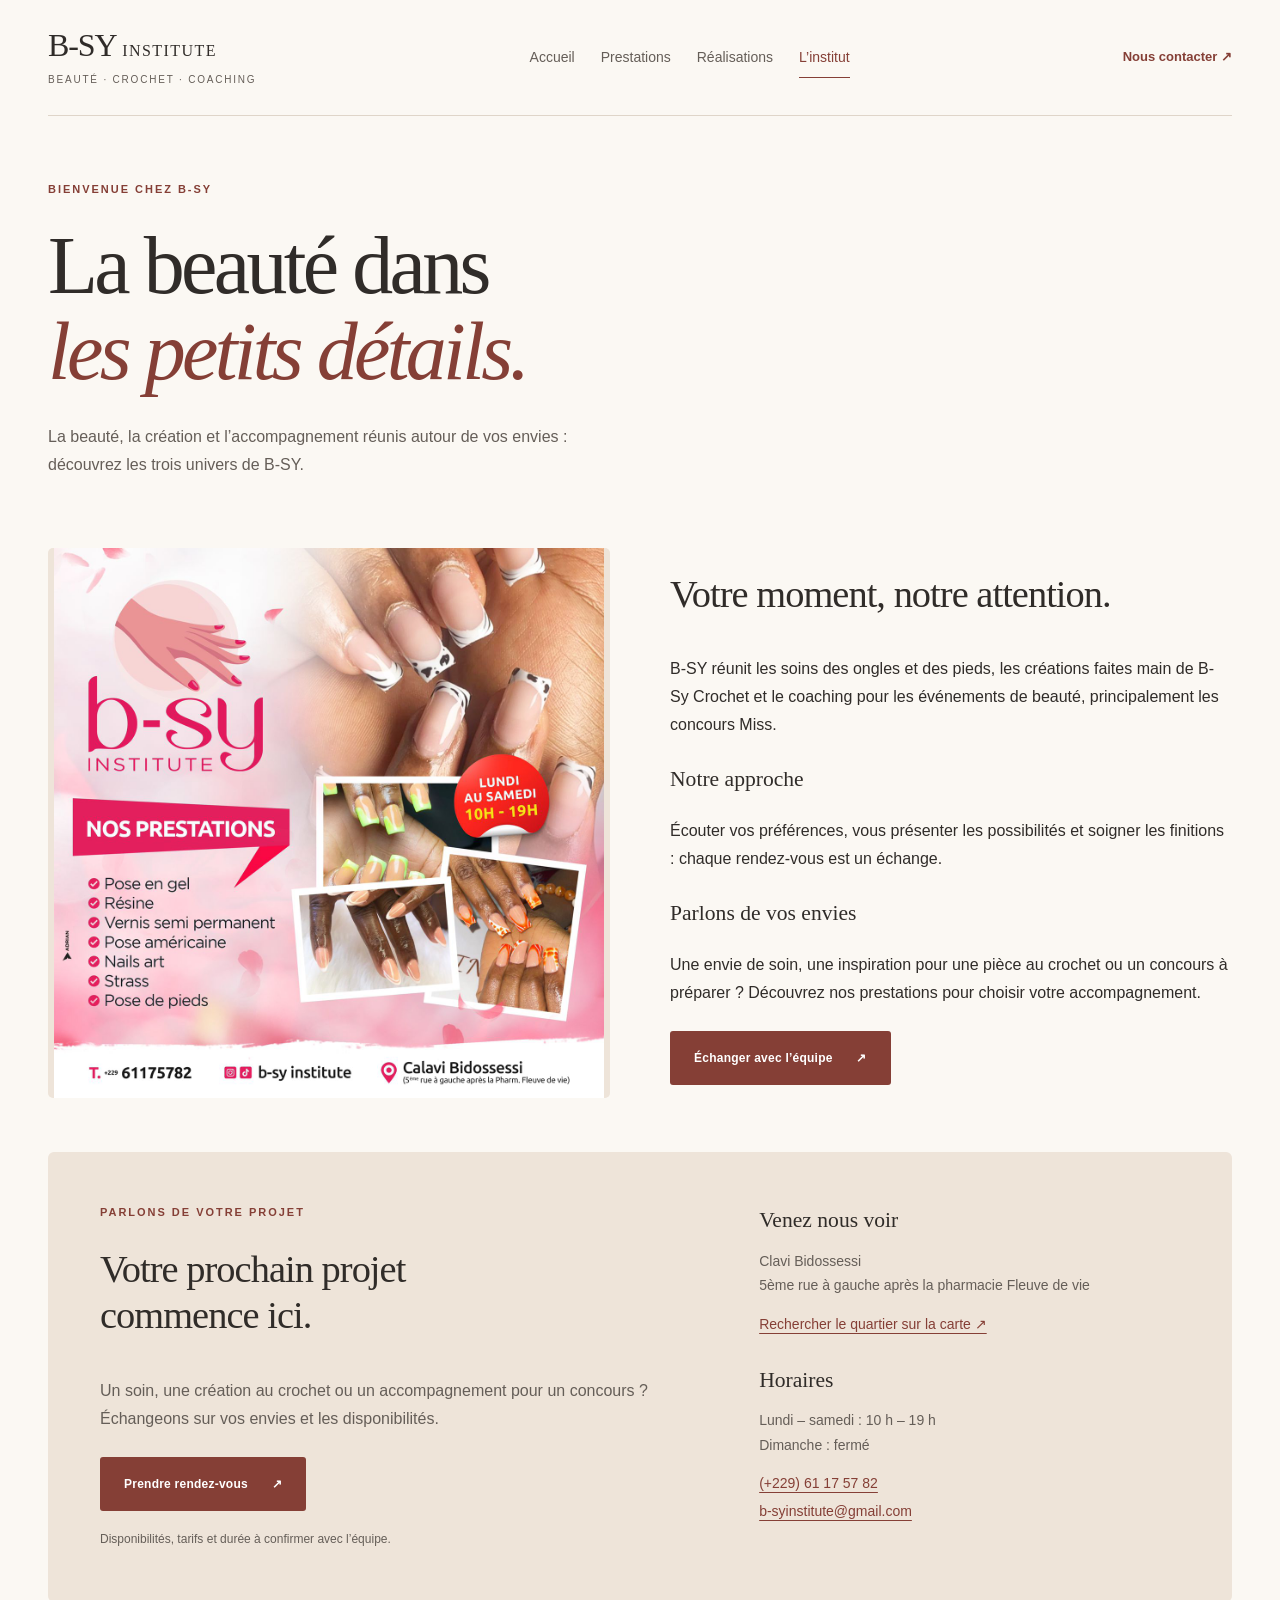
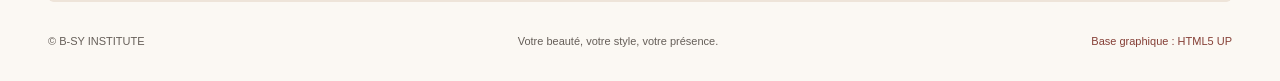
==== commit 0d016f85: "Add B-Sy Crochet and beauty pageant coaching" ====
--- a/about.html
+++ b/about.html
@@ -4,10 +4,11 @@
   <meta charset="utf-8">
   <meta name="viewport" content="width=device-width, initial-scale=1">
   <title>L’institut — B-SY INSTITUTE</title>
-  <meta name="description" content="Faites connaissance avec B-SY Institute, votre institut de prothésie ongulaire et pédicure à Clavi Bidossessi.">
+  <meta name="description" content="Découvrez B-SY : onglerie et pédicure, créations B-Sy Crochet et coaching pour les concours Miss et événements de beauté.">
   <meta name="theme-color" content="#853f36">
+  <link rel="icon" type="image/svg+xml" href="images/favicon.svg">
   <meta property="og:title" content="L’institut — B-SY INSTITUTE">
-  <meta property="og:description" content="Faites connaissance avec B-SY Institute, votre institut de prothésie ongulaire et pédicure à Clavi Bidossessi.">
+  <meta property="og:description" content="Découvrez B-SY : onglerie et pédicure, créations B-Sy Crochet et coaching pour les concours Miss et événements de beauté.">
   <meta property="og:type" content="website">
   <link rel="stylesheet" href="assets/css/main.css">
   <link rel="stylesheet" href="assets/css/institute.css">
@@ -17,16 +18,16 @@
   <a class="skip-link" href="#content">Aller au contenu</a>
   <div class="site-shell">
     <header class="site-header">
-      <a class="brand" href="index.html">B-SY <span>INSTITUTE</span><small>Onglerie &amp; pédicure</small></a>
+      <a class="brand" href="index.html">B-SY <span>INSTITUTE</span><small>Beauté · Crochet · Coaching</small></a>
       <nav aria-label="Navigation principale"><a href="index.html">Accueil</a><a href="services.html">Prestations</a><a href="galery.html">Réalisations</a><a href="about.html" aria-current="page">L’institut</a></nav>
       <a class="header-contact" href="#contact">Nous contacter ↗</a>
     </header>
-    <main id="content"><section class="page-intro"><p class="eyebrow">Bienvenue chez B-SY</p><h1>La beauté dans<br><em>les petits détails.</em></h1><p>Un lieu dédié à la beauté de vos mains et de vos pieds, avec une attention particulière portée à vos envies.</p></section><section class="about-layout"><div class="about-photo"><img src="images/b_sy.jpg" alt="B-SY Institute" loading="lazy" decoding="async"></div><div><h2>Votre moment, notre attention.</h2><p>Spécialisé en prothésie ongulaire et en pédicure, B-SY Institute vous accompagne dans le choix de vos soins et de votre style.</p><h3>Notre approche</h3><p>Écouter vos préférences, vous présenter les possibilités et soigner les finitions : chaque rendez-vous est un échange.</p><h3>Préparer votre visite</h3><p>Vous avez repéré une couleur ou une réalisation ? Envoyez votre inspiration à l’équipe pour discuter de votre prochaine pose.</p><a class="button primary" href="https://wa.me/22961175782?text=Bonjour%20B-SY%20INSTITUTE%2C%20je%20souhaite%20conna%C3%AEtre%20vos%20disponibilit%C3%A9s%20pour%20un%20rendez-vous.">Échanger avec l’équipe <span aria-hidden="true">↗</span></a></div></section></main>
+    <main id="content"><section class="page-intro"><p class="eyebrow">Bienvenue chez B-SY</p><h1>La beauté dans<br><em>les petits détails.</em></h1><p>La beauté, la création et l’accompagnement réunis autour de vos envies : découvrez les trois univers de B-SY.</p></section><section class="about-layout"><div class="about-photo"><img src="images/b_sy.jpg" alt="B-SY Institute" loading="lazy" decoding="async"></div><div><h2>Votre moment, notre attention.</h2><p>B-SY réunit les soins des ongles et des pieds, les créations faites main de B-Sy Crochet et le coaching pour les événements de beauté, principalement les concours Miss.</p><h3>Notre approche</h3><p>Écouter vos préférences, vous présenter les possibilités et soigner les finitions : chaque rendez-vous est un échange.</p><h3>Parlons de vos envies</h3><p>Une envie de soin, une inspiration pour une pièce au crochet ou un concours à préparer ? Découvrez nos prestations pour choisir votre accompagnement.</p><a class="button primary" href="https://wa.me/22961175782?text=Bonjour%20B-SY%20INSTITUTE%2C%20je%20souhaite%20conna%C3%AEtre%20vos%20disponibilit%C3%A9s%20pour%20un%20rendez-vous.">Échanger avec l’équipe <span aria-hidden="true">↗</span></a></div></section></main>
     <section class="contact-panel" id="contact" aria-labelledby="contact-title">
-      <div><p class="eyebrow">Une pause pour vous</p><h2 id="contact-title">Votre prochain rendez-vous<br>commence ici.</h2><p>Écrivez-nous pour choisir votre prestation et convenir d’un créneau avec l’institut.</p><a class="button primary" href="https://wa.me/22961175782?text=Bonjour%20B-SY%20INSTITUTE%2C%20je%20souhaite%20conna%C3%AEtre%20vos%20disponibilit%C3%A9s%20pour%20un%20rendez-vous.">Prendre rendez-vous <span aria-hidden="true">↗</span></a><p class="fine-print">Disponibilités, tarifs et durée à confirmer avec l’équipe.</p></div>
+      <div><p class="eyebrow">Parlons de votre projet</p><h2 id="contact-title">Votre prochain projet<br>commence ici.</h2><p>Un soin, une création au crochet ou un accompagnement pour un concours ? Échangeons sur vos envies et les disponibilités.</p><a class="button primary" href="https://wa.me/22961175782?text=Bonjour%20B-SY%20INSTITUTE%2C%20je%20souhaite%20conna%C3%AEtre%20vos%20disponibilit%C3%A9s%20pour%20un%20rendez-vous.">Prendre rendez-vous <span aria-hidden="true">↗</span></a><p class="fine-print">Disponibilités, tarifs et durée à confirmer avec l’équipe.</p></div>
       <div class="contact-details"><h3>Venez nous voir</h3><p>Clavi Bidossessi<br>5ème rue à gauche après la pharmacie Fleuve de vie</p><a href="https://www.google.com/maps/search/?api=1&amp;query=Clavi%20Bidossessi%20pharmacie%20Fleuve%20de%20vie">Rechercher le quartier sur la carte ↗</a><h3>Horaires</h3><p>Lundi – samedi : 10 h – 19 h<br>Dimanche : fermé</p><a href="tel:+22961175782">(+229) 61 17 57 82</a><br><a href="mailto:b-syinstitute@gmail.com">b-syinstitute@gmail.com</a></div>
     </section>
-    <footer class="site-footer"><span>© B-SY INSTITUTE</span><span>La beauté, jusqu’au bout des ongles.</span><a href="https://html5up.net">Base graphique : HTML5 UP</a></footer>
+    <footer class="site-footer"><span>© B-SY INSTITUTE</span><span>Votre beauté, votre style, votre présence.</span><a href="https://html5up.net">Base graphique : HTML5 UP</a></footer>
   </div>
 </body>
 </html>
--- a/assets/css/institute.css
+++ b/assets/css/institute.css
@@ -57,9 +57,45 @@
 .page-intro { padding: 65px 0 45px; max-width: 760px; }
 .page-intro > p:last-child { max-width: 590px; color: var(--muted); }
 .services-grid { display: grid; grid-template-columns: repeat(2, 1fr); gap: 24px; }
-.service-card { border: 1px solid var(--line); padding: 32px; border-radius: 5px; display: flex; flex-direction: column; scroll-margin-top: 25px; }
-.service-card h2 { font-size: 1.8rem; }
-.service-card .text-link { margin-top: auto; }
+.service-card { border: 1px solid var(--line); border-top: 5px solid var(--accent); background: #fff; padding: 32px; border-radius: 8px; display: flex; flex-direction: column; scroll-margin-top: 25px; box-shadow: 0 8px 24px #302c290a; }
+.institute .service-card h2 { font-size: clamp(1.8rem, 3vw, 2.4rem); font-weight: bold; }
+.service-card .button { margin-top: auto; align-self: flex-start; }
+.service-card .number, .services-showcase .number { display: grid; place-items: center; width: 46px; height: 46px; border-radius: 50%; background: #f3e5de; color: var(--accent); font: bold 17px Arial, sans-serif; margin-bottom: 22px; }
+.institute .services-intro { padding-bottom: 28px; }
+.institute .services-intro h1 { font-size: clamp(2.8rem, 5vw, 4.5rem); }
+.services-showcase.section-block { padding: 42px; background: #572c28; border: 0; border-radius: 12px; margin-bottom: 55px; }
+.institute .services-showcase .section-heading h2 { color: #fff8ef; font-size: clamp(2.2rem, 4vw, 3.4rem); }
+.institute .services-showcase .eyebrow { color: #efc8b7; }
+.institute .services-showcase .section-heading > a { color: #fff8ef !important; border: 1px solid #c8a79e; padding: 12px 18px; border-radius: 4px; }
+.services-showcase .service-preview { gap: 20px; }
+.services-showcase .service-preview article { display: flex; flex-direction: column; padding: 28px; background: var(--paper); border-radius: 8px; }
+.institute .services-showcase h3 { font-size: 1.7rem; font-weight: bold; line-height: 1.2; }
+.services-showcase .service-preview article > a { display: block; margin-top: auto; padding: 14px 16px; background: var(--accent); color: white !important; border-radius: 4px; line-height: 1.5; }
+.services-showcase .service-preview article > a:hover { background: #663028; }
+.services-showcase .section-heading > a:focus-visible { outline-color: #fff8ef; }
+.activity-nav { display: flex; flex-wrap: wrap; gap: 12px; margin: 0 0 40px; }
+.activity-nav a { padding: 12px 18px; background: #f0e2d8; border: 1px solid #d7b6a6; border-radius: 5px; font-size: 14px; font-weight: bold; }
+.activity-nav a:hover { background: #e5cdbf; }
+.activity-section { scroll-margin-top: 24px; margin-bottom: 48px; }
+.activity-section > .section-heading { border-bottom: 1px solid var(--line); padding-bottom: 24px; }
+.crochet-section { display: grid; grid-template-columns: 1.1fr 1fr; align-items: center; gap: 44px; padding: 40px; background: #f1e8d5; border: 1px solid #d5be91; border-radius: 12px; }
+.institute .crochet-section h2 { font-size: clamp(2.4rem, 4vw, 3.5rem); }
+.creation-list { display: grid; gap: 10px; margin-bottom: 28px; }
+.creation-list li { padding-left: 6px; }
+.crochet-poster { margin: 0; }
+.crochet-poster img { display: block; width: 100%; height: auto; border-radius: 5px; }
+.crochet-poster figcaption { font-size: 12px; color: var(--muted); padding-top: 10px; }
+.institute .activity-note { font-size: 13px; margin: 20px 0 0; }
+.activity-note a { text-decoration: underline; text-underline-offset: 3px; }
+.coaching-section { display: grid; grid-template-columns: 1.3fr 1fr; gap: 44px; padding: 40px; background: #572c28; border-radius: 12px; color: #fff8ef; align-items: center; }
+.institute .coaching-section h2 { color: #fff8ef; }
+.institute .coaching-section .eyebrow { color: #efc8b7; }
+.coaching-brief { padding: 28px; border-radius: 8px; background: var(--paper); color: var(--ink); }
+.coaching-brief ol { padding-left: 20px; }
+.coaching-brief li { margin-bottom: 14px; }
+.coaching-brief p { color: var(--muted); font-size: 13px; }
+.institute .coaching-section .button.primary { background: #fff8ef; color: #572c28 !important; }
+.coaching-section .button:focus-visible { outline-color: #fff8ef; }
 .gallery-item > span { display: flex; justify-content: space-between; padding: 12px 0 20px; font-size: 12px; }
 .gallery-more { padding: 24px 0 12px; text-align: center; }
 .about-layout { display: grid; grid-template-columns: 1fr 1fr; gap: 60px; align-items: center; }
@@ -72,12 +108,19 @@
 .institute .close-photo { display: block; margin: 0 0 16px auto; color: var(--accent) !important; box-shadow: inset 0 0 0 1px var(--accent); }
 .photo-open { overflow: hidden; }
 @media (max-width: 1050px) {
+  .services-showcase.section-block { padding: 28px; }
+  .services-showcase .service-preview { grid-template-columns: 1fr; }
   .site-shell { width: calc(100% - 48px); }
   .header-contact { display: none; }
   .hero { gap: 30px; }
   .contact-panel { gap: 35px; padding: 35px; }
 }
 @media (max-width: 700px) {
+  .crochet-section, .coaching-section { grid-template-columns: 1fr; padding: 26px 20px; gap: 28px; }
+  .activity-nav { flex-direction: column; }
+  .coaching-brief { padding: 22px; }
+  .services-showcase.section-block { padding: 26px 18px; margin-bottom: 36px; }
+  .services-showcase .service-preview article { padding: 24px; }
   .site-shell { width: calc(100% - 36px); }
   .site-header { flex-direction: column; align-items: flex-start; gap: 20px; padding: 24px 0 16px; }
   .site-header nav { gap: 10px 20px; }
